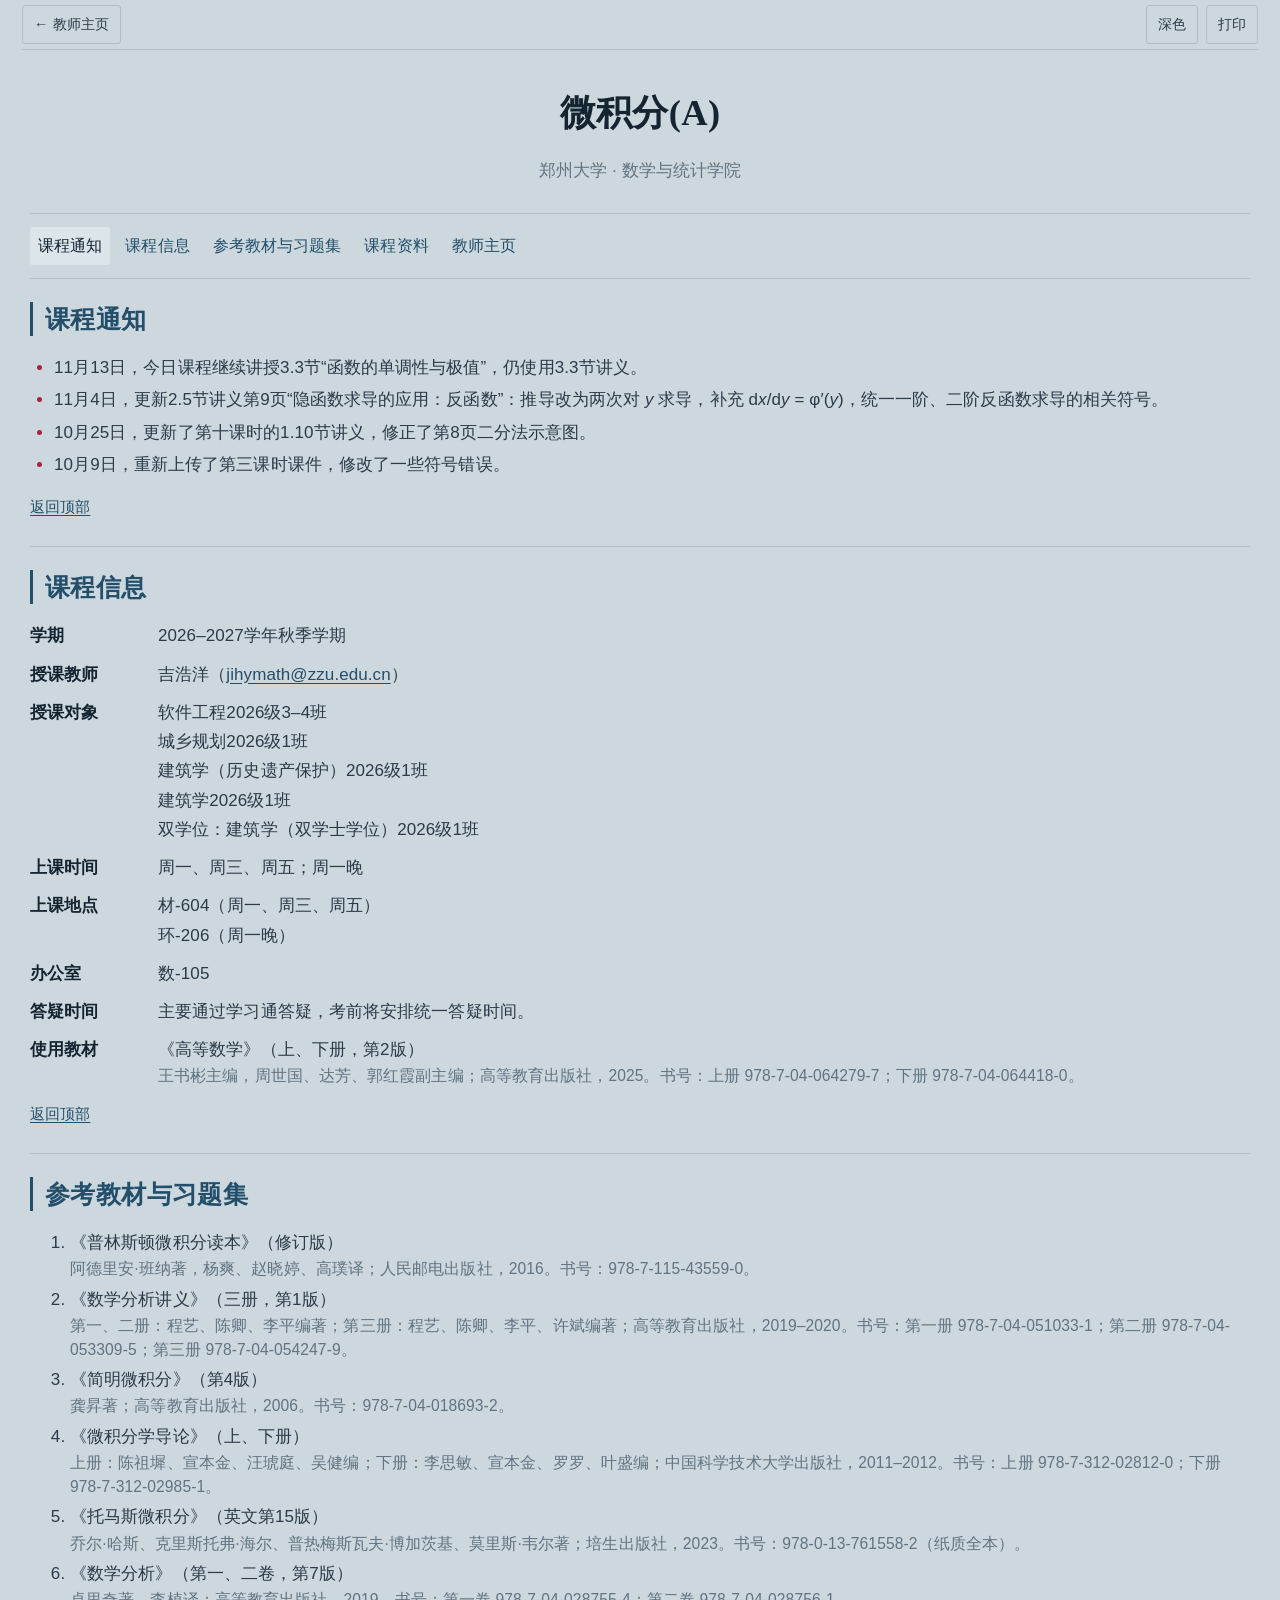
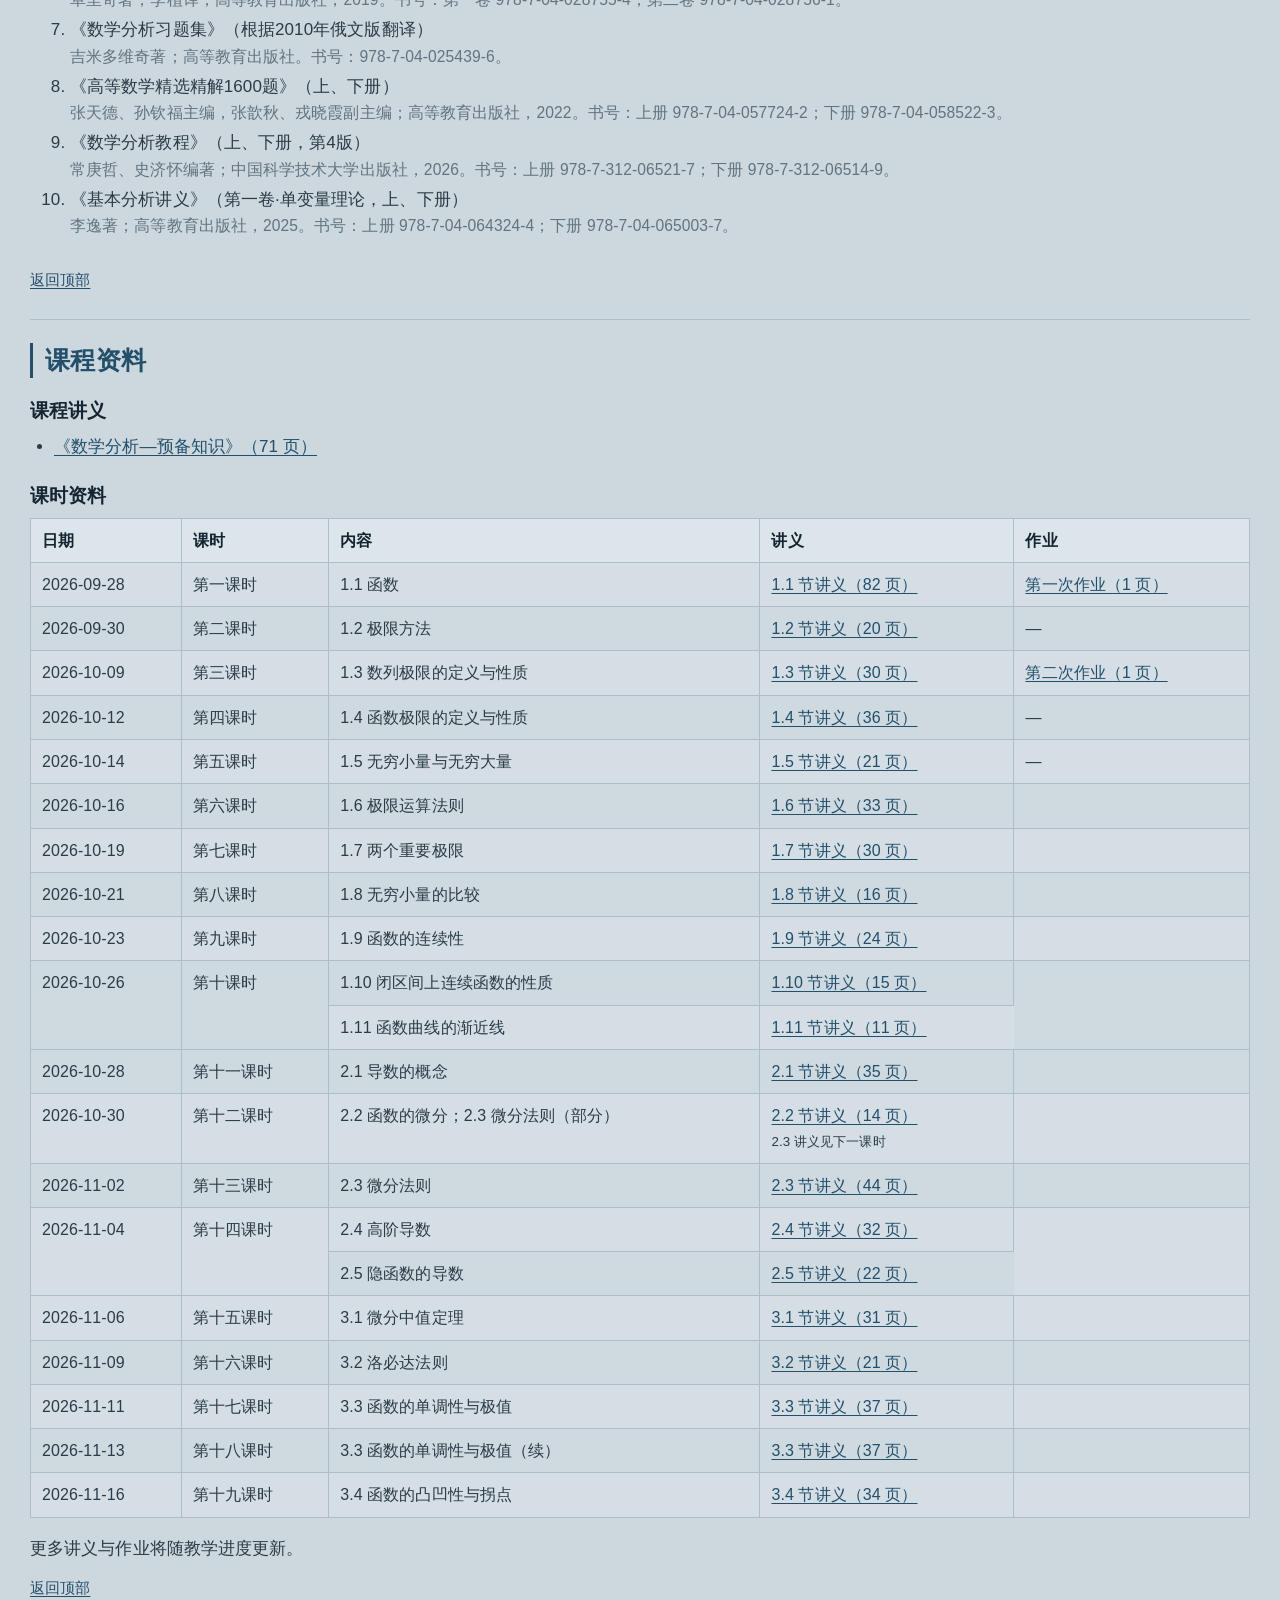
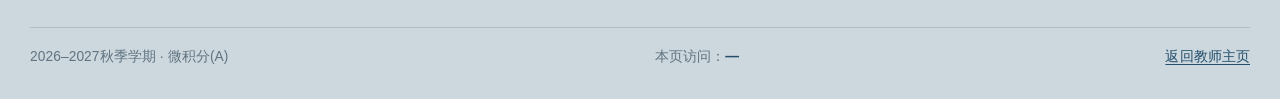
==== course-01.html @ 577fbce9 "添加11月16日第十九课时3.4节讲义" ====
<!doctype html>
<html lang="zh-CN" data-language="zh">
<head>
  <meta charset="utf-8">
  <meta name="viewport" content="width=device-width, initial-scale=1">
  <meta name="description" content="2026–2027学年秋季学期微积分(A)：课程信息与教学资料。">
  <title>微积分(A)｜2026–2027秋季学期</title>
  <link rel="stylesheet" href="style.css?v=20261030-cn-spacing">
  <link rel="icon" type="image/svg+xml" href="data:image/svg+xml,%3Csvg xmlns='http://www.w3.org/2000/svg' viewBox='0 0 32 32'%3E%3Crect width='32' height='32' rx='4' fill='%23365f7a'/%3E%3Ctext x='16' y='23' text-anchor='middle' font-size='23' fill='white'%3E课%3C/text%3E%3C/svg%3E">
  <script src="https://cdn.busuanzi.cc/busuanzi/3.6.9/busuanzi.min.js" defer></script>
  <script src="site.js?v=20261030-course-cn" defer></script>
</head>
<body>
  <a class="skip" href="#main">跳转至正文</a>
  <main class="site course-site" id="main">
    <div class="utility-bar" aria-label="页面工具">
      <a class="utility-home" href="index.html#teaching">← <span>教师主页</span></a>
      <span class="utility-spacer"></span>
      <button type="button" data-action="theme" aria-label="切换深浅主题">深色</button>
      <button type="button" data-action="print">打印</button>
    </div>
    <header class="course-header" id="top">
      <h1>微积分(A)</h1>
      <h2>郑州大学 · 数学与统计学院</h2>
    </header>

    <nav class="course-nav" aria-label="课程导航" data-section-nav>
      <a href="#announcements">课程通知</a>
      <a href="#information">课程信息</a>
      <a href="#references">参考教材与习题集</a>
      <a href="#materials">课程资料</a>
      <a href="index.html#teaching">教师主页</a>
    </nav>

    <section class="course-section" id="announcements">
      <h2>课程通知</h2>
      <ul class="notice-list">
        <li>11月13日，今日课程继续讲授3.3节“函数的单调性与极值”，仍使用3.3节讲义。</li>
        <li>11月4日，更新2.5节讲义第9页“隐函数求导的应用：反函数”：推导改为两次对 <i>y</i> 求导，补充 d<i>x</i>/d<i>y</i> = φ′(<i>y</i>)，统一一阶、二阶反函数求导的相关符号。</li>
        <li>10月25日，更新了第十课时的1.10节讲义，修正了第8页二分法示意图。</li>
        <li>10月9日，重新上传了第三课时课件，修改了一些符号错误。</li>
      </ul>
      <a class="top-link" href="#top">返回顶部</a>
    </section>

    <section class="course-section" id="information">
      <h2>课程信息</h2>
      <dl class="course-info">
        <div><dt>学期</dt><dd>2026–2027学年秋季学期</dd></div>
        <div><dt>授课教师</dt><dd>吉浩洋（<a href="mailto:jihymath@zzu.edu.cn">jihymath@zzu.edu.cn</a>）</dd></div>
        <div><dt>授课对象</dt><dd>软件工程2026级3–4班<br>城乡规划2026级1班<br>建筑学（历史遗产保护）2026级1班<br>建筑学2026级1班<br>双学位：建筑学（双学士学位）2026级1班</dd></div>
        <div><dt>上课时间</dt><dd>周一、周三、周五；周一晚</dd></div>
        <div><dt>上课地点</dt><dd>材-604（周一、周三、周五）<br>环-206（周一晚）</dd></div>
        <div><dt>办公室</dt><dd>数-105</dd></div>
        <div><dt>答疑时间</dt><dd>主要通过学习通答疑，考前将安排统一答疑时间。</dd></div>
        <div><dt>使用教材</dt><dd>《高等数学》（上、下册，第2版）<span class="book-meta">王书彬主编，周世国、达芳、郭红霞副主编；高等教育出版社，2025。书号：上册 978-7-04-064279-7；下册 978-7-04-064418-0。</span></dd></div>
      </dl>
      <a class="top-link" href="#top">返回顶部</a>
    </section>

    <section class="course-section" id="references">
      <h2>参考教材与习题集</h2>
      <ol>
        <li>《普林斯顿微积分读本》（修订版）<span class="book-meta">阿德里安·班纳著，杨爽、赵晓婷、高璞译；人民邮电出版社，2016。书号：978-7-115-43559-0。</span></li>
        <li>《数学分析讲义》（三册，第1版）<span class="book-meta">第一、二册：程艺、陈卿、李平编著；第三册：程艺、陈卿、李平、许斌编著；高等教育出版社，2019–2020。书号：第一册 978-7-04-051033-1；第二册 978-7-04-053309-5；第三册 978-7-04-054247-9。</span></li>
        <li>《简明微积分》（第4版）<span class="book-meta">龚昇著；高等教育出版社，2006。书号：978-7-04-018693-2。</span></li>
        <li>《微积分学导论》（上、下册）<span class="book-meta">上册：陈祖墀、宣本金、汪琥庭、吴健编；下册：李思敏、宣本金、罗罗、叶盛编；中国科学技术大学出版社，2011–2012。书号：上册 978-7-312-02812-0；下册 978-7-312-02985-1。</span></li>
        <li>《托马斯微积分》（英文第15版）<span class="book-meta">乔尔·哈斯、克里斯托弗·海尔、普热梅斯瓦夫·博加茨基、莫里斯·韦尔著；培生出版社，2023。书号：978-0-13-761558-2（纸质全本）。</span></li>
        <li>《数学分析》（第一、二卷，第7版）<span class="book-meta">卓里奇著，李植译；高等教育出版社，2019。书号：第一卷 978-7-04-028755-4；第二卷 978-7-04-028756-1。</span></li>
        <li>《数学分析习题集》（根据2010年俄文版翻译）<span class="book-meta">吉米多维奇著；高等教育出版社。书号：978-7-04-025439-6。</span></li>
        <li>《高等数学精选精解1600题》（上、下册）<span class="book-meta">张天德、孙钦福主编，张歆秋、戎晓霞副主编；高等教育出版社，2022。书号：上册 978-7-04-057724-2；下册 978-7-04-058522-3。</span></li>
        <li>《数学分析教程》（上、下册，第4版）<span class="book-meta">常庚哲、史济怀编著；中国科学技术大学出版社，2026。书号：上册 978-7-312-06521-7；下册 978-7-312-06514-9。</span></li>
        <li>《基本分析讲义》（第一卷·单变量理论，上、下册）<span class="book-meta">李逸著；高等教育出版社，2025。书号：上册 978-7-04-064324-4；下册 978-7-04-065003-7。</span></li>
      </ol>
      <a class="top-link" href="#top">返回顶部</a>
    </section>

    <section class="course-section" id="materials">
      <h2>课程资料</h2>
      <div class="group">
        <h3>课程讲义</h3>
        <ul class="course-notes">
          <li><a href="files/calculus-a/calculus-a-preliminaries.pdf" target="_blank" rel="noopener noreferrer">《数学分析—预备知识》（71 页）</a></li>
        </ul>
      </div>
      <div class="group">
        <h3>课时资料</h3>
        <div class="table-wrap">
          <table>
            <thead>
              <tr><th scope="col">日期</th><th scope="col">课时</th><th scope="col">内容</th><th scope="col">讲义</th><th scope="col">作业</th></tr>
            </thead>
            <tbody>
              <tr><td>2026-09-28</td><td>第一课时</td><td>1.1 函数</td><td><a href="files/calculus-a/calculus-a-2026-09-28-lesson-01.pdf?v=20260928-82" target="_blank" rel="noopener noreferrer">1.1 节讲义（82 页）</a></td><td><a href="files/calculus-a/calculus-a-2026-09-28-homework-01.pdf" target="_blank" rel="noopener noreferrer">第一次作业（1 页）</a></td></tr>
              <tr><td>2026-09-30</td><td>第二课时</td><td>1.2 极限方法</td><td><a href="files/calculus-a/calculus-a-2026-09-30-lesson-02.pdf?v=20260930-20" target="_blank" rel="noopener noreferrer">1.2 节讲义（20 页）</a></td><td>—</td></tr>
              <tr><td>2026-10-09</td><td>第三课时</td><td>1.3 数列极限的定义与性质</td><td><a href="files/calculus-a/calculus-a-2026-10-09-lesson-03.pdf?v=20261011-revised" target="_blank" rel="noopener noreferrer">1.3 节讲义（30 页）</a></td><td><a href="files/calculus-a/calculus-a-2026-10-09-homework-02.pdf" target="_blank" rel="noopener noreferrer">第二次作业（1 页）</a></td></tr>
              <tr><td>2026-10-12</td><td>第四课时</td><td>1.4 函数极限的定义与性质</td><td><a href="files/calculus-a/calculus-a-2026-10-12-lesson-04.pdf?v=20261012-revised" target="_blank" rel="noopener noreferrer">1.4 节讲义（36 页）</a></td><td>—</td></tr>
              <tr><td>2026-10-14</td><td>第五课时</td><td>1.5 无穷小量与无穷大量</td><td><a href="files/calculus-a/calculus-a-2026-10-14-lesson-05.pdf?v=5016530" target="_blank" rel="noopener noreferrer">1.5 节讲义（21 页）</a></td><td>—</td></tr>
              <tr><td>2026-10-16</td><td>第六课时</td><td>1.6 极限运算法则</td><td><a href="files/calculus-a/calculus-a-2026-10-16-lesson-06.pdf?v=20261016-33" target="_blank" rel="noopener noreferrer" title="1.6 极限运算法则讲义">1.6 节讲义（33 页）</a></td><td></td></tr>
              <tr><td>2026-10-19</td><td>第七课时</td><td>1.7 两个重要极限</td><td><a href="files/calculus-a/calculus-a-2026-10-19-lesson-07.pdf?v=20261021-revised" target="_blank" rel="noopener noreferrer" title="1.7 两个重要极限讲义">1.7 节讲义（30 页）</a></td><td></td></tr>
              <tr><td>2026-10-21</td><td>第八课时</td><td>1.8 无穷小量的比较</td><td><a href="files/calculus-a/calculus-a-2026-10-21-lesson-08.pdf?v=20261021-16" target="_blank" rel="noopener noreferrer" title="1.8 无穷小量的比较讲义">1.8 节讲义（16 页）</a></td><td></td></tr>
              <tr><td>2026-10-23</td><td>第九课时</td><td>1.9 函数的连续性</td><td><a href="files/calculus-a/calculus-a-2026-10-23-lesson-09.pdf?v=20261023-24" target="_blank" rel="noopener noreferrer" title="1.9 函数的连续性讲义">1.9 节讲义（24 页）</a></td><td></td></tr>
              <tr><td rowspan="2">2026-10-26</td><td rowspan="2">第十课时</td><td>1.10 闭区间上连续函数的性质</td><td><a href="files/calculus-a/calculus-a-2026-10-26-lesson-10.pdf?v=20261025-page8-fixed" target="_blank" rel="noopener noreferrer" title="1.10 闭区间上连续函数的性质讲义">1.10 节讲义（15 页）</a></td><td rowspan="2"></td></tr>
              <tr><td>1.11 函数曲线的渐近线</td><td><a href="files/calculus-a/calculus-a-2026-10-26-lesson-11.pdf?v=20261025-revised" target="_blank" rel="noopener noreferrer" title="1.11 函数曲线的渐近线讲义">1.11 节讲义（11 页）</a></td></tr>
              <tr><td>2026-10-28</td><td>第十一课时</td><td>2.1 导数的概念</td><td><a href="files/calculus-a/calculus-a-2026-10-28-lesson-12.pdf?v=20261023-24" target="_blank" rel="noopener noreferrer" title="2.1 导数的概念讲义">2.1 节讲义（35 页）</a></td><td></td></tr>
              <tr><td>2026-10-30</td><td>第十二课时</td><td>2.2 函数的微分；2.3 微分法则（部分）</td><td><a href="files/calculus-a/calculus-a-2026-10-30-lesson-13.pdf?v=20261030-14" target="_blank" rel="noopener noreferrer" title="2.2 函数的微分讲义">2.2 节讲义（14 页）</a><br><small>2.3 讲义见下一课时</small></td><td></td></tr>
              <tr><td>2026-11-02</td><td>第十三课时</td><td>2.3 微分法则</td><td><a href="files/calculus-a/calculus-a-2026-11-02-lesson-14.pdf?v=20261030-44" target="_blank" rel="noopener noreferrer" title="2.3 微分法则讲义">2.3 节讲义（44 页）</a></td><td></td></tr>
              <tr><td rowspan="2">2026-11-04</td><td rowspan="2">第十四课时</td><td>2.4 高阶导数</td><td><a href="files/calculus-a/calculus-a-2026-11-04-lesson-15.pdf?v=20261103-32" target="_blank" rel="noopener noreferrer" title="2.4 高阶导数讲义">2.4 节讲义（32 页）</a></td><td rowspan="2"></td></tr>
              <tr><td>2.5 隐函数的导数</td><td><a href="files/calculus-a/calculus-a-2026-11-04-lesson-16.pdf?v=20261104-inverse-y-22" target="_blank" rel="noopener noreferrer" title="2.5 隐函数的导数讲义">2.5 节讲义（22 页）</a></td></tr>
              <tr><td>2026-11-06</td><td>第十五课时</td><td>3.1 微分中值定理</td><td><a href="files/calculus-a/calculus-a-2026-11-06-lesson-17.pdf?v=20261106-31" target="_blank" rel="noopener noreferrer" title="3.1 微分中值定理讲义">3.1 节讲义（31 页）</a></td><td></td></tr>
              <tr><td>2026-11-09</td><td>第十六课时</td><td>3.2 洛必达法则</td><td><a href="files/calculus-a/calculus-a-2026-11-09-lesson-18.pdf?v=20261109-21" target="_blank" rel="noopener noreferrer" title="3.2 洛必达法则讲义">3.2 节讲义（21 页）</a></td><td></td></tr>
              <tr><td>2026-11-11</td><td>第十七课时</td><td>3.3 函数的单调性与极值</td><td><a href="files/calculus-a/calculus-a-2026-11-11-lesson-19.pdf?v=20261111-37" target="_blank" rel="noopener noreferrer" title="3.3 函数的单调性与极值讲义">3.3 节讲义（37 页）</a></td><td></td></tr>
              <tr><td>2026-11-13</td><td>第十八课时</td><td>3.3 函数的单调性与极值（续）</td><td><a href="files/calculus-a/calculus-a-2026-11-11-lesson-19.pdf?v=20261111-37" target="_blank" rel="noopener noreferrer" title="3.3 函数的单调性与极值讲义">3.3 节讲义（37 页）</a></td><td></td></tr>
              <tr><td>2026-11-16</td><td>第十九课时</td><td>3.4 函数的凸凹性与拐点</td><td><a href="files/calculus-a/calculus-a-2026-11-16-lesson-20.pdf?v=20261116-34" target="_blank" rel="noopener noreferrer" title="3.4 函数的凸凹性与拐点讲义">3.4 节讲义（34 页）</a></td><td></td></tr>
            </tbody>
          </table>
        </div>
      </div>
      <p>更多讲义与作业将随教学进度更新。</p>
      <a class="top-link" href="#top">返回顶部</a>
    </section>

    <footer>
      <span>2026–2027秋季学期 · 微积分(A)</span>
      <span class="visitor-count" id="busuanzi_container_page_pv">本页访问：<strong id="busuanzi_page_pv">—</strong></span>
      <a href="index.html#teaching">返回教师主页</a>
    </footer>
  </main>
  <button class="back-to-top" type="button" data-action="top" aria-label="回到顶部">↑</button>
</body>
</html>
---- style.css ----
:root {
  --paper: #ccd7de;
  --surface: #eaf0f3;
  --ink: #142431;
  --text: #2b3b47;
  --muted: #617480;
  --line: #aebdc6;
  --accent: #234f6b;
  --soft: #dbe5ea;
  --white: #f4f7f8;
  --shadow: 0 18px 48px rgba(24, 47, 63, .18);
  --sans: -apple-system, BlinkMacSystemFont, "Segoe UI", "Helvetica Neue", "PingFang SC", "Hiragino Sans GB", "Microsoft YaHei", Arial, sans-serif;
  --display: "Iowan Old Style", Charter, Georgia, "Times New Roman", "Songti SC", STSong, SimSun, serif;
}

html[data-theme="dark"] {
  --paper: #101a22;
  --surface: rgba(25, 39, 49, .92);
  --ink: #edf5f8;
  --text: #d4e0e6;
  --muted: #9eb1bd;
  --line: #405663;
  --accent: #8ac0dc;
  --soft: #253945;
  --white: #1e303b;
  --shadow: 0 18px 50px rgba(0, 0, 0, .28);
  color-scheme: dark;
}

* { box-sizing: border-box; }
html { scroll-behavior: smooth; scroll-padding-top: 22px; }
body {
  margin: 0;
  background: var(--paper);
  color: var(--text);
  font-family: var(--sans);
  font-size: 1.0625rem;
  line-height: 1.72;
  letter-spacing: .005em;
  -webkit-font-smoothing: antialiased;
  text-rendering: optimizeLegibility;
}
html[data-theme="dark"] body { background: var(--paper); }
a { color: var(--accent); text-decoration: underline; text-underline-offset: 3px; }
a:hover { color: #9d3b50; }
a:focus-visible { outline: 2px solid #8a2f3e; outline-offset: 4px; }
h1, h2, h3, p, dl, dd { margin: 0; }
.skip { position: fixed; top: -60px; left: 18px; background: white; padding: 8px; z-index: 20; }
.skip:focus { top: 10px; }
.site {
  width: min(1160px, calc(100% - 64px));
  margin: 0 auto;
  padding: 0 0 30px;
  background: transparent;
}

.utility-bar {
  min-height: 50px;
  display: flex;
  align-items: center;
  gap: 8px;
  margin: 0 -8px;
  border-bottom: 1px solid var(--line);
  color: var(--muted);
  font-size: .9rem;
}
.utility-label { margin-right: auto; padding-left: 8px; letter-spacing: .05em; }
.utility-spacer { flex: 1; }
.utility-bar button,
.utility-home {
  min-height: 34px;
  padding: 6px 11px;
  border: 1px solid var(--line);
  border-radius: 3px;
  background: transparent;
  color: var(--text);
  font: inherit;
  text-decoration: none;
  cursor: pointer;
}
.utility-bar button:hover,
.utility-home:hover { background: var(--soft); color: var(--accent); }

.profile-header {
  min-height: 320px;
  display: grid;
  grid-template-columns: 220px minmax(0, 1fr);
  gap: 34px;
  align-items: center;
  padding: 34px 0 38px;
  border-bottom: 1px solid var(--line);
}
.profile-photo {
  width: 220px;
  height: 285px;
  overflow: hidden;
  border: 1px solid var(--line);
}
.profile-photo img { display: block; width: 100%; height: 100%; object-fit: cover; transform: scale(1.8); transform-origin: 50% 70%; }
.profile-copy h1 { color: var(--accent); font-family: var(--display); font-size: 2.35rem; font-weight: 700; line-height: 1.35; letter-spacing: .02em; }
.profile-copy h1 span { margin-left: 15px; padding: 4px 10px; background: var(--soft); color: var(--ink); font-family: var(--display); font-size: 1.45rem; font-weight: 500; line-height: 1.5; letter-spacing: .01em; }
.position { margin: 14px 0 12px; color: var(--ink); font-size: 1.2rem; font-weight: 700; }
address { font-style: normal; line-height: 1.5; }

.page-nav {
  display: flex;
  flex-wrap: wrap;
  gap: 8px 25px;
  padding: 13px 0;
  border-bottom: 1px solid var(--line);
  font-size: 1rem;
}
.page-nav a, .course-nav a {
  padding: 5px 8px;
  border-radius: 2px;
  text-decoration: none;
}
.page-nav a:hover, .course-nav a:hover,
.page-nav a.active, .course-nav a.active { background: var(--soft); color: var(--ink); }
.home-section, .course-section { padding: 23px 0 25px; border-bottom: 1px solid var(--line); }
.home-section h2, .course-section h2 {
  margin-bottom: 17px;
  color: var(--accent);
  font-family: var(--display);
  font-size: 1.58rem;
  letter-spacing: .015em;
  line-height: 1.35;
  padding-left: 12px;
  border-left: 3px solid var(--accent);
}
.home-section h2 span, .course-section h2 span { color: var(--muted); font-size: 1.02rem; font-weight: 500; }
.group { margin-bottom: 16px; }
.group:last-child { margin-bottom: 0; }
.group h3 { margin-bottom: 6px; color: var(--ink); font-family: var(--display); font-size: 1.16rem; font-weight: 650; letter-spacing: .005em; }
.group h3 span { color: var(--muted); font-weight: 400; }
.publication-subhead { margin: 10px 0 4px; color: var(--muted); font: 600 .96rem/1.5 var(--sans); }
.publication-row { display: grid; grid-template-columns: 72px minmax(0, 1fr); column-gap: 8px; }
.publication-list .year { min-width: 0; margin-right: 0; }
.employment-row { display: grid; grid-template-columns: 150px minmax(0, 1fr); column-gap: 8px; }
.employment-row .year { min-width: 0; margin-right: 0; }
ul { margin: 0; padding-left: 39px; }
li { margin: 3px 0; }
.year { display: inline-block; min-width: 72px; margin-right: 8px; color: var(--muted); font-variant-numeric: tabular-nums; white-space: nowrap; }
.course-list li { display: grid; grid-template-columns: 13ch minmax(0, 1fr); column-gap: 8px; }
.course-list .year { min-width: 0; margin-right: 0; }
.course-list a { font-weight: 600; }
.inline-links { display: flex; flex-wrap: wrap; gap: 6px 26px; padding-left: 20px; }

footer {
  display: flex;
  flex-wrap: wrap;
  justify-content: space-between;
  gap: 8px 20px;
  padding-top: 17px;
  color: var(--muted);
  font-size: .86rem;
}
.visitor-count strong { color: var(--accent); font-weight: 700; font-variant-numeric: tabular-nums; }

.course-site { width: min(1220px, calc(100% - 44px)); }
.course-header { padding: 32px 0 28px; text-align: center; border-bottom: 1px solid var(--line); }
.course-header h1 { color: var(--ink); font-family: var(--display); font-size: 2.28rem; letter-spacing: .01em; }
.course-header h1 span { font-size: 1.3rem; font-weight: 600; }
.course-header h2 { margin-top: 11px; color: var(--muted); font-family: var(--sans); font-size: 1.08rem; font-weight: 500; }
.course-nav { display: flex; flex-wrap: wrap; gap: 7px; padding: 13px 0; border-bottom: 1px solid var(--line); font-size: 1rem; }
.course-section { position: relative; }
.notice-list, .course-notes { padding-left: 24px; }
.notice-list li::marker { color: #a42343; }
.notice-list time { display: inline-block; min-width: 105px; color: var(--muted); }
.course-info { display: grid; gap: 9px; }
.course-info div { display: grid; grid-template-columns: 112px minmax(0, 1fr); gap: 16px; }
.math-analysis-site .course-info div { grid-template-columns: 112px minmax(0, 1fr); gap: 16px; }
.math-analysis-site #books .course-info div { grid-template-columns: 112px minmax(0, 1fr); gap: 16px; }
.course-info dt { color: var(--ink); font-weight: 700; }
.book-list { margin: 0; padding-left: 1.2em; }
.book-list li { margin: 0 0 9px; padding-left: 2px; }
.book-list li:last-child { margin-bottom: 0; }
.book-meta { display: block; color: var(--muted); font-size: .92em; line-height: 1.55; }
.placeholder { color: var(--muted); }
.top-link { display: inline-block; margin-top: 12px; font-size: .95rem; }
.course-notes { margin-bottom: 18px; }
.schedule-tools { display: flex; align-items: center; gap: 10px; margin: 16px 0 12px; }
.schedule-tools label { color: var(--ink); font-weight: 700; font-size: .98rem; }
.schedule-tools input {
  width: min(330px, 100%);
  min-height: 38px;
  padding: 7px 11px;
  border: 1px solid var(--line);
  border-radius: 3px;
  background: var(--white);
  color: var(--text);
  font: inherit;
}
.schedule-tools input:focus { outline: 2px solid var(--accent); outline-offset: 2px; }
.filter-count { color: var(--muted); font-size: .9rem; }
.table-wrap { width: 100%; overflow-x: auto; border: 1px solid var(--line); background: rgba(255,255,255,.18); }
table { width: 100%; min-width: 760px; border-collapse: collapse; font-size: 1rem; line-height: 1.58; }
th, td { padding: 9px 11px; border-right: 1px solid var(--line); border-bottom: 1px solid var(--line); text-align: left; vertical-align: top; }
th:last-child, td:last-child { border-right: 0; }
tbody tr:last-child td { border-bottom: 0; }
th { background: var(--soft); color: var(--ink); }
tbody tr:nth-child(even) { background: rgba(126, 157, 174, .07); }
tbody tr:hover { background: rgba(80, 130, 158, .12); }
td span { color: var(--muted); }
.course-download { margin-top: 13px; }
.course-section > h3 { margin: 19px 0 8px; color: var(--ink); font-family: var(--display); font-size: 1.16rem; }
.academic-year { margin-top: 20px; }
.academic-year h3 { margin-bottom: 8px; color: var(--ink); font-family: var(--display); font-size: 1.16rem; }
.weekly-index { margin-top: 9px; }
.weekly-index summary { width: fit-content; color: var(--accent); font-weight: 650; cursor: pointer; }
.weekly-index h4 { margin: 12px 0 4px; color: var(--ink); font-size: 1rem; }
.weekly-index .book-list { columns: 2; }
.weekly-index .book-list li { break-inside: avoid; margin-bottom: 3px; }
.chapter-list { display: grid; grid-template-columns: repeat(2, minmax(0, 1fr)); gap: 5px 28px; margin: 0; padding-left: 29px; }
.math-analysis-site .chapter-list { max-width: 980px; column-gap: 18px; }
.chapter-list li { padding-left: 2px; }
.chapter-list li::marker { color: var(--muted); font-variant-numeric: tabular-nums; }
.chapter-list span { display: block; color: var(--muted); font-size: .88rem; line-height: 1.45; }

.back-to-top {
  position: fixed;
  right: 22px;
  bottom: 22px;
  width: 42px;
  height: 42px;
  border: 1px solid var(--line);
  border-radius: 50%;
  background: var(--surface);
  color: var(--accent);
  box-shadow: 0 5px 18px rgba(20, 48, 64, .18);
  font-size: 1.2rem;
  cursor: pointer;
  opacity: 0;
  visibility: hidden;
  transform: translateY(6px);
  transition: opacity .18s ease, transform .18s ease, visibility .18s;
}
.back-to-top.visible { opacity: 1; visibility: visible; transform: translateY(0); }

@media (max-width: 700px) {
  .chapter-list { grid-template-columns: 1fr; }
  .site { width: min(100% - 36px, 1120px); margin: 0 auto; padding: 0 0 26px; }
  .profile-header { grid-template-columns: 125px minmax(0, 1fr); gap: 22px; min-height: 0; padding-bottom: 28px; }
  .profile-photo { width: 125px; height: 165px; }
  .profile-copy h1 { font-size: 1.65rem; }
  .profile-copy h1 span { display: block; width: fit-content; margin: 5px 0 0; padding: 2px 6px; font-size: 1.05rem; }
  .position { margin: 9px 0 7px; font-size: 1.08rem; }
  address { font-size: .95rem; }
  .year { min-width: 72px; }
  .course-info div { grid-template-columns: 112px minmax(0, 1fr); }
  .math-analysis-site .course-info div { grid-template-columns: 112px minmax(0, 1fr); gap: 16px; }
  .schedule-tools { align-items: flex-start; flex-wrap: wrap; }
}

@media (max-width: 480px) {
  .site { width: min(100% - 28px, 1120px); margin: 0 auto; padding: 0 0 24px; }
  .profile-header { grid-template-columns: 1fr; }
  .profile-photo { width: 150px; height: 195px; }
  .profile-copy h1 span { display: inline; margin-left: 8px; background: transparent; padding: 0; }
  .page-nav { gap: 6px 16px; }
  .home-section h2, .course-section h2 { font-size: 1.35rem; }
  .year { display: block; min-width: 0; margin-right: 0; font-size: .9rem; }
  .course-list li { grid-template-columns: 1fr; row-gap: 0; }
  .employment-row { grid-template-columns: 1fr; column-gap: 0; }
  ul { padding-left: 23px; }
  .inline-links { display: block; }
  .course-header h1 { font-size: 1.68rem; }
  .course-header h1 span { display: block; margin-top: 4px; font-size: 1.08rem; }
  .course-info div { grid-template-columns: 1fr; gap: 2px; }
  .math-analysis-site .course-info div { grid-template-columns: 1fr; gap: 2px; }
  .math-analysis-site #books .course-info div { grid-template-columns: 1fr; gap: 2px; }
  .weekly-index .book-list { columns: 1; }
  footer .visitor-count { order: 3; width: 100%; }
  .utility-label { display: none; }
  .utility-bar { margin: 0; }
  .utility-bar button, .utility-home { padding-inline: 8px; }
  .back-to-top { right: 14px; bottom: 14px; }
}

@media (prefers-reduced-motion: reduce) { html { scroll-behavior: auto; } }
@media print {
  body { background: white; }
  .site { width: 100%; margin: 0; padding: 0; border: 0; box-shadow: none; background: white; }
  .utility-bar, .page-nav, .course-nav, .top-link, footer a, .back-to-top, .schedule-tools { display: none; }
  .home-section, .course-section, tr { break-inside: avoid; }
}
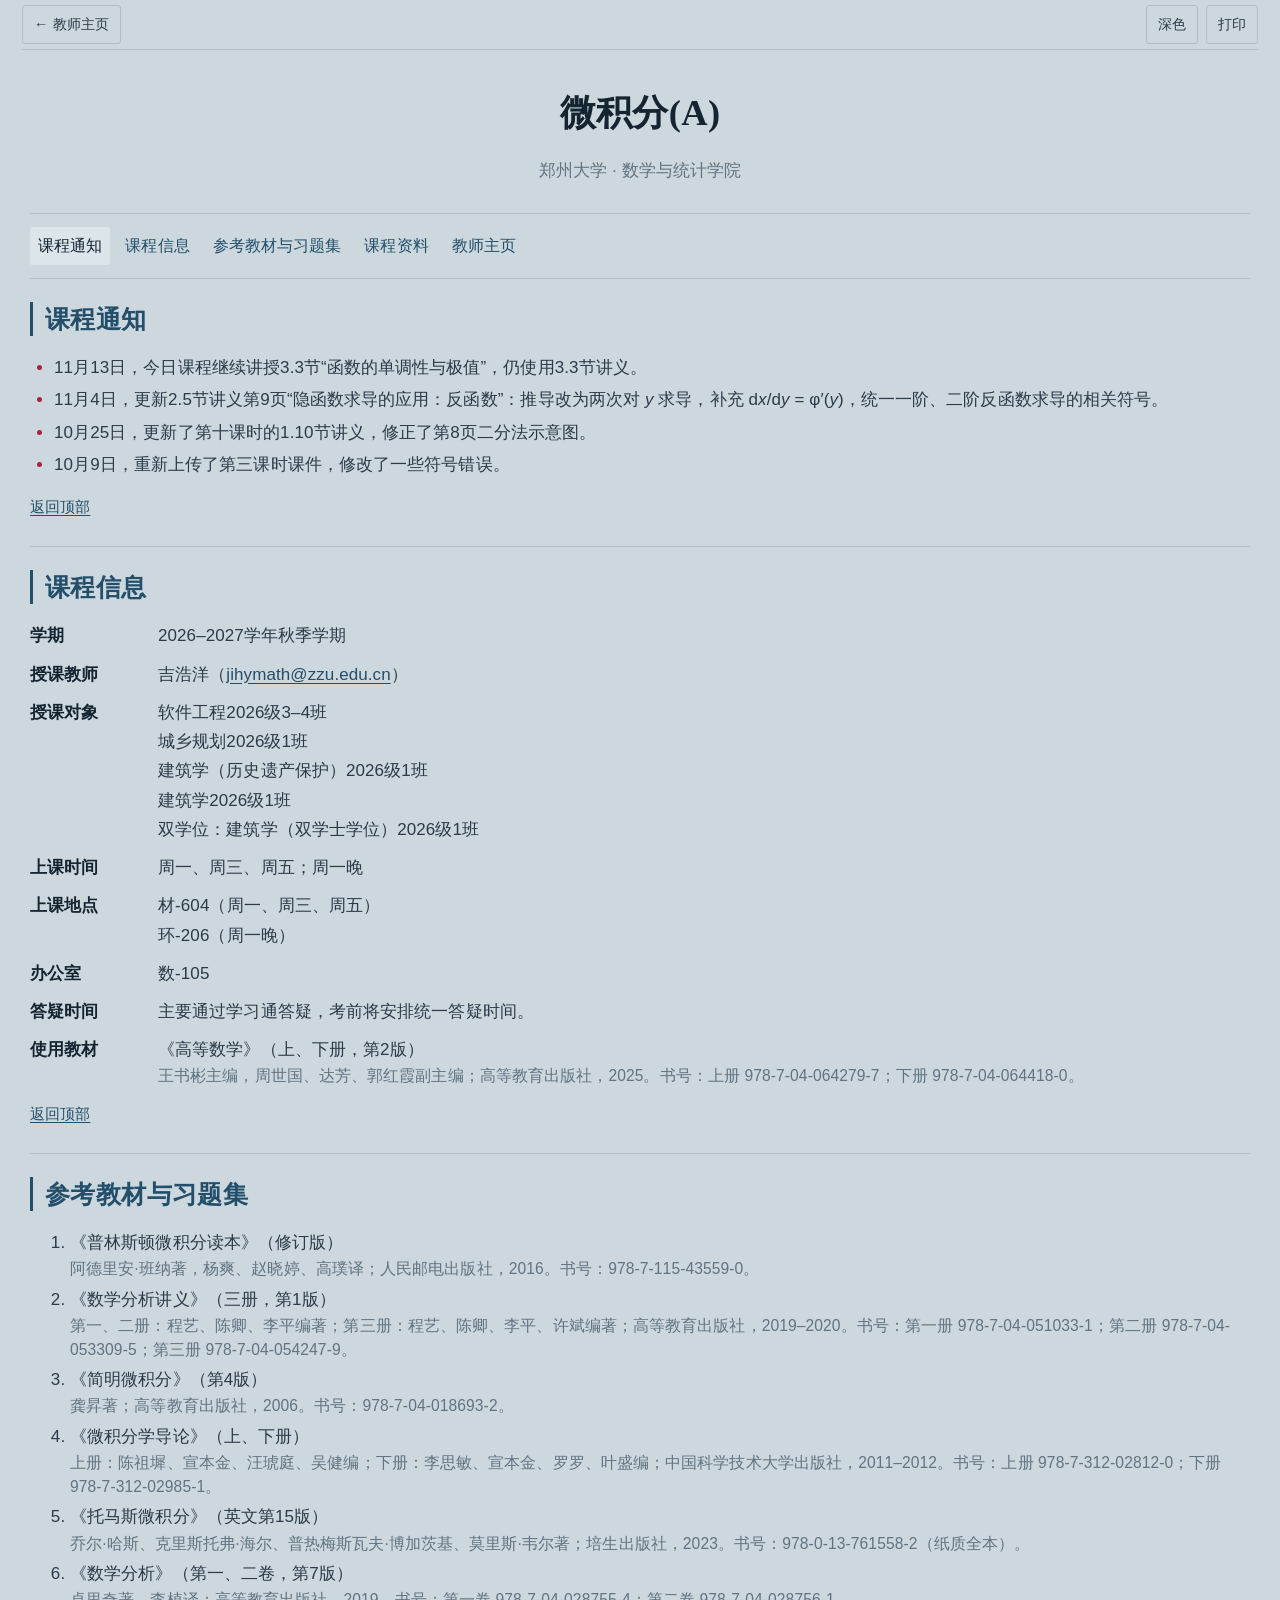
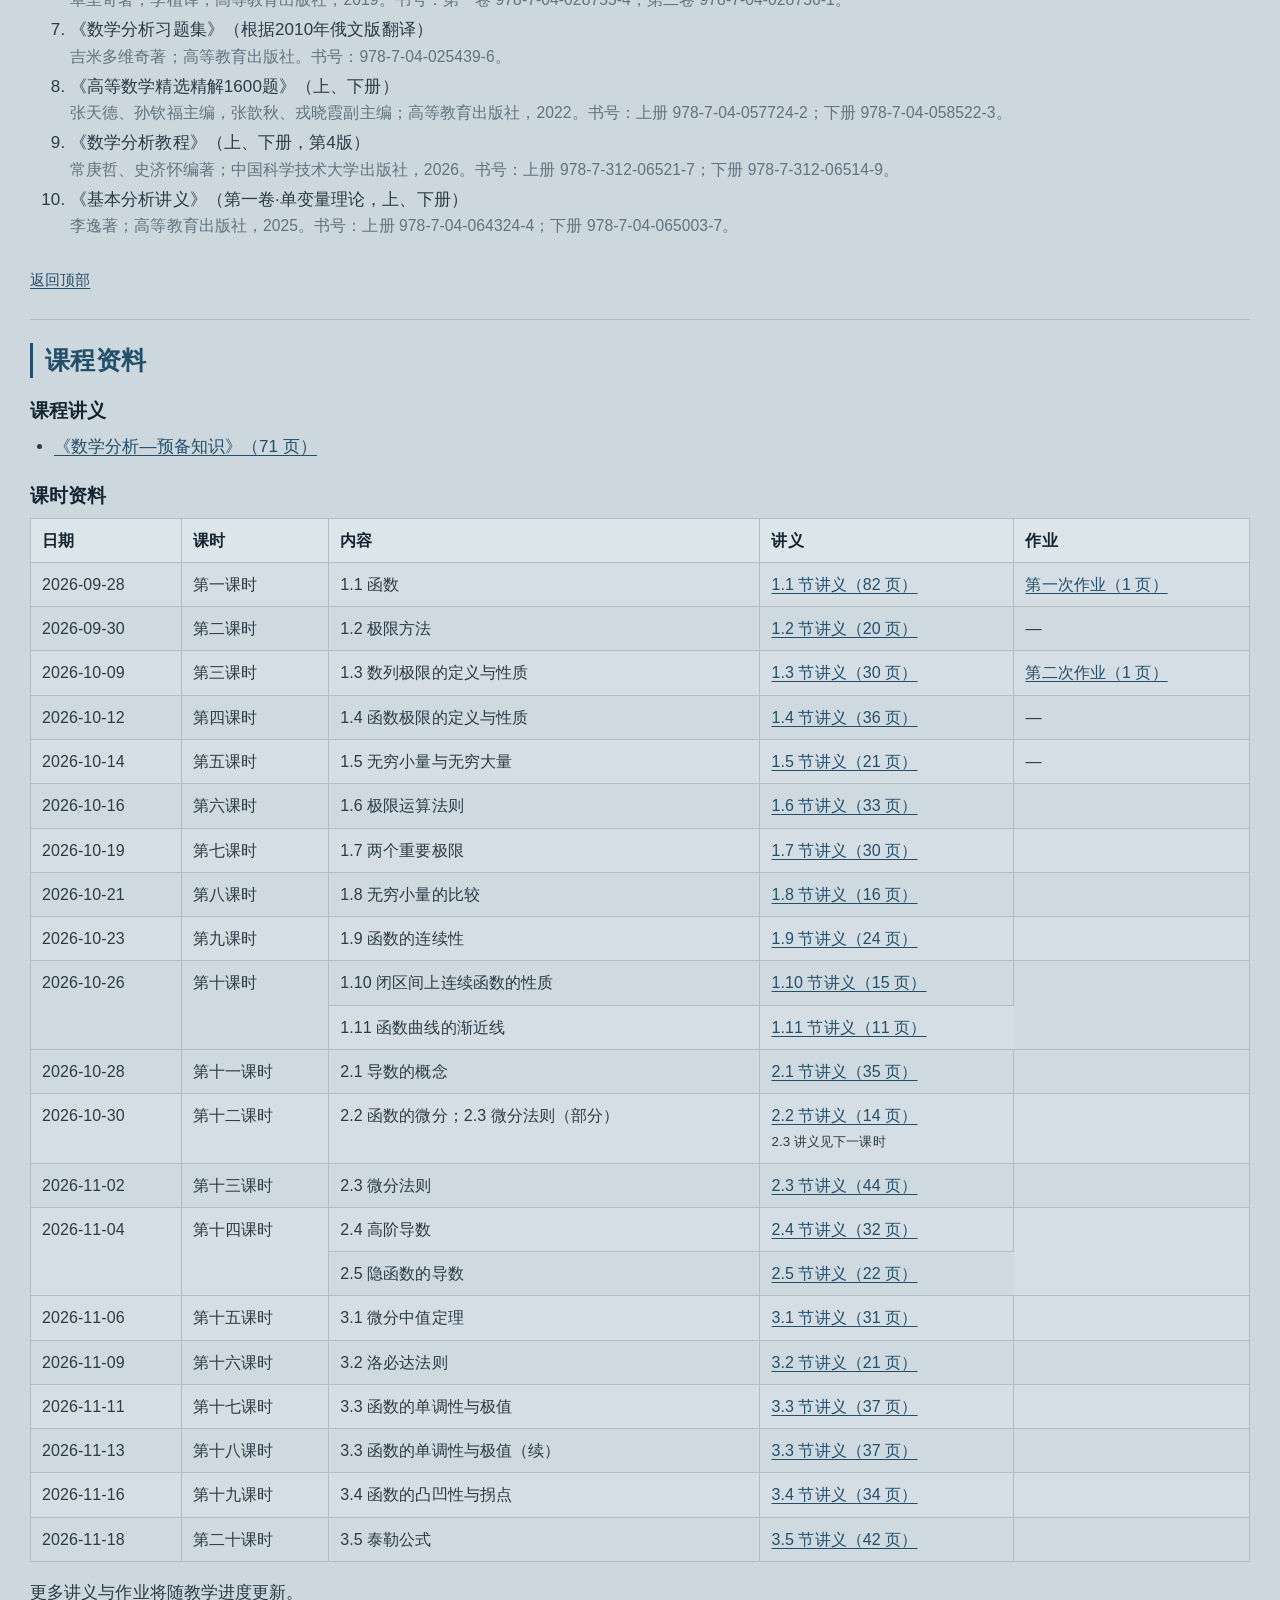
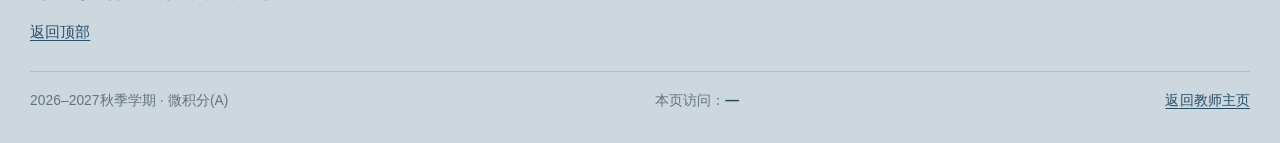
==== commit c5993a6e: "添加11月18日第二十课时3.5节讲义" ====
--- a/course-01.html
+++ b/course-01.html
@@ -112,6 +112,7 @@
               <tr><td>2026-11-11</td><td>第十七课时</td><td>3.3 函数的单调性与极值</td><td><a href="files/calculus-a/calculus-a-2026-11-11-lesson-19.pdf?v=20261111-37" target="_blank" rel="noopener noreferrer" title="3.3 函数的单调性与极值讲义">3.3 节讲义（37 页）</a></td><td></td></tr>
               <tr><td>2026-11-13</td><td>第十八课时</td><td>3.3 函数的单调性与极值（续）</td><td><a href="files/calculus-a/calculus-a-2026-11-11-lesson-19.pdf?v=20261111-37" target="_blank" rel="noopener noreferrer" title="3.3 函数的单调性与极值讲义">3.3 节讲义（37 页）</a></td><td></td></tr>
               <tr><td>2026-11-16</td><td>第十九课时</td><td>3.4 函数的凸凹性与拐点</td><td><a href="files/calculus-a/calculus-a-2026-11-16-lesson-20.pdf?v=20261116-34" target="_blank" rel="noopener noreferrer" title="3.4 函数的凸凹性与拐点讲义">3.4 节讲义（34 页）</a></td><td></td></tr>
+              <tr><td>2026-11-18</td><td>第二十课时</td><td>3.5 泰勒公式</td><td><a href="files/calculus-a/calculus-a-2026-11-18-lesson-21.pdf?v=20261118-42" target="_blank" rel="noopener noreferrer" title="3.5 泰勒公式讲义">3.5 节讲义（42 页）</a></td><td></td></tr>
             </tbody>
           </table>
         </div>
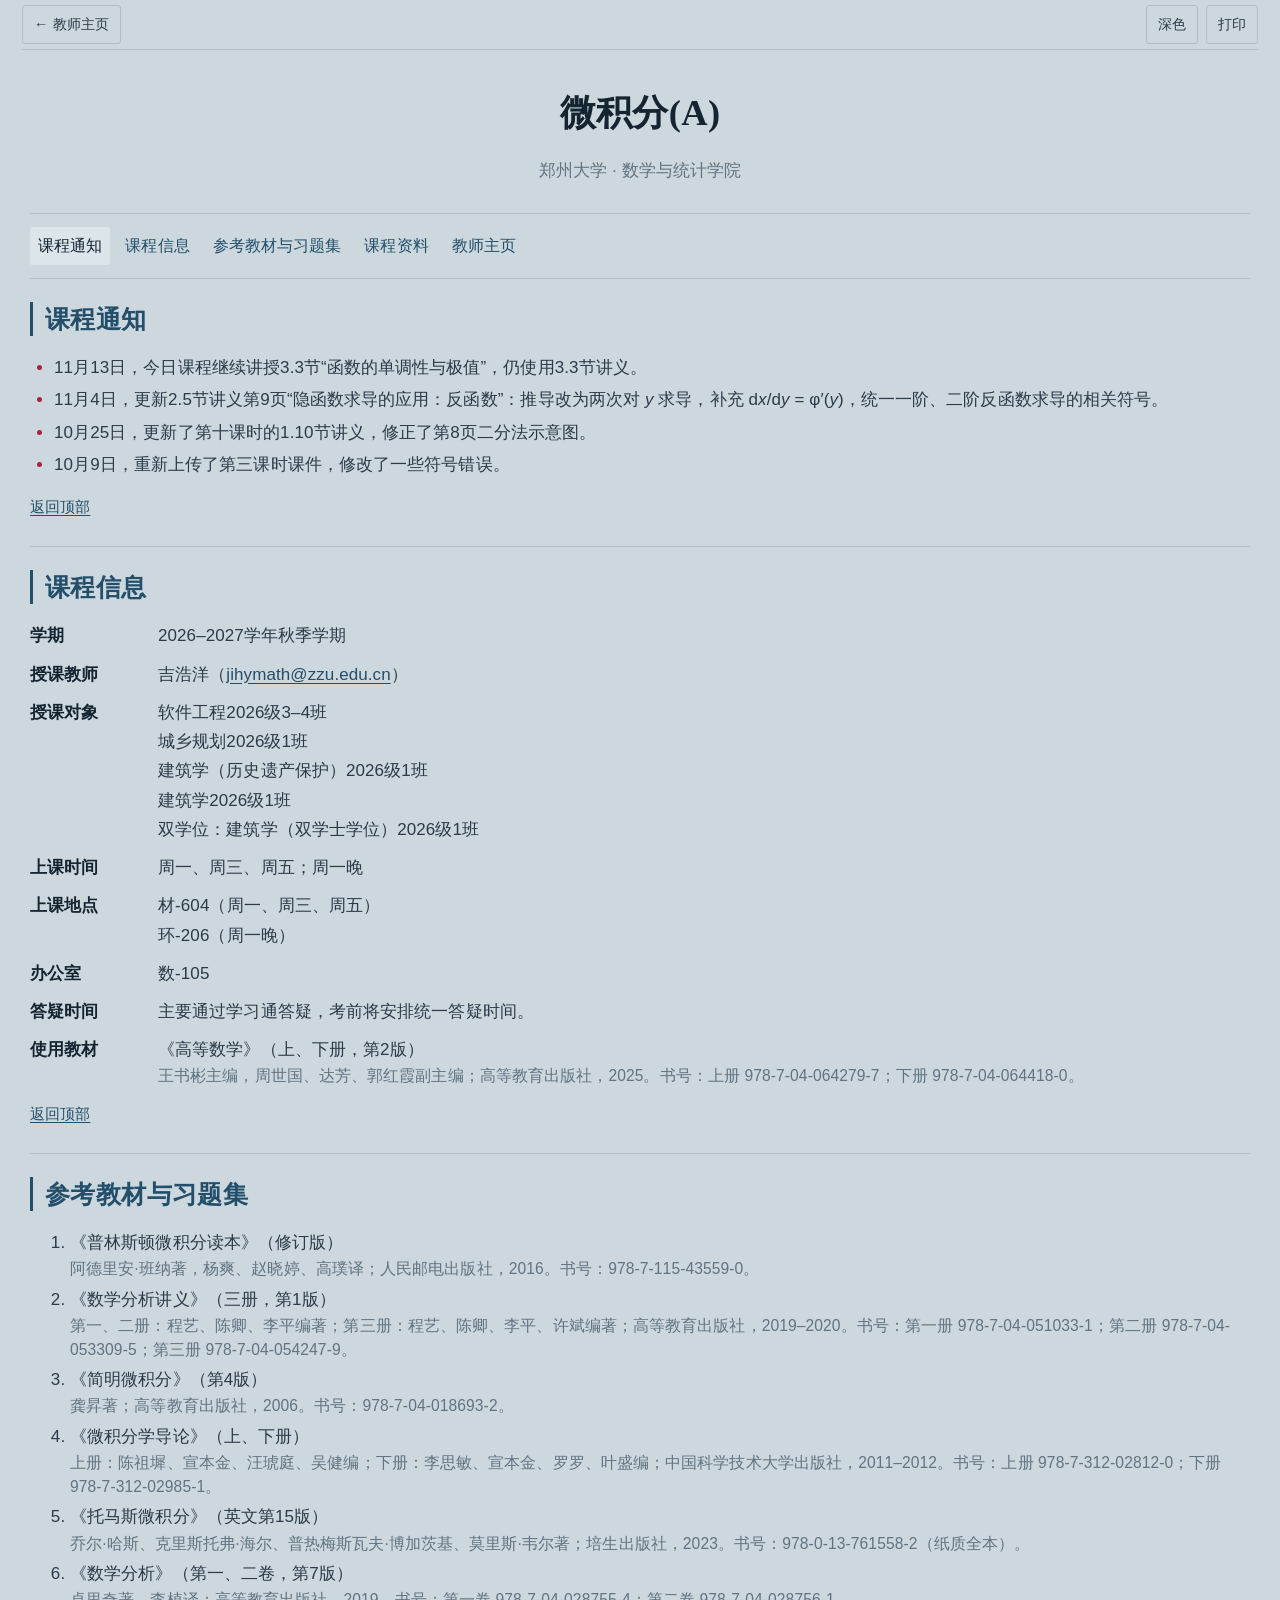
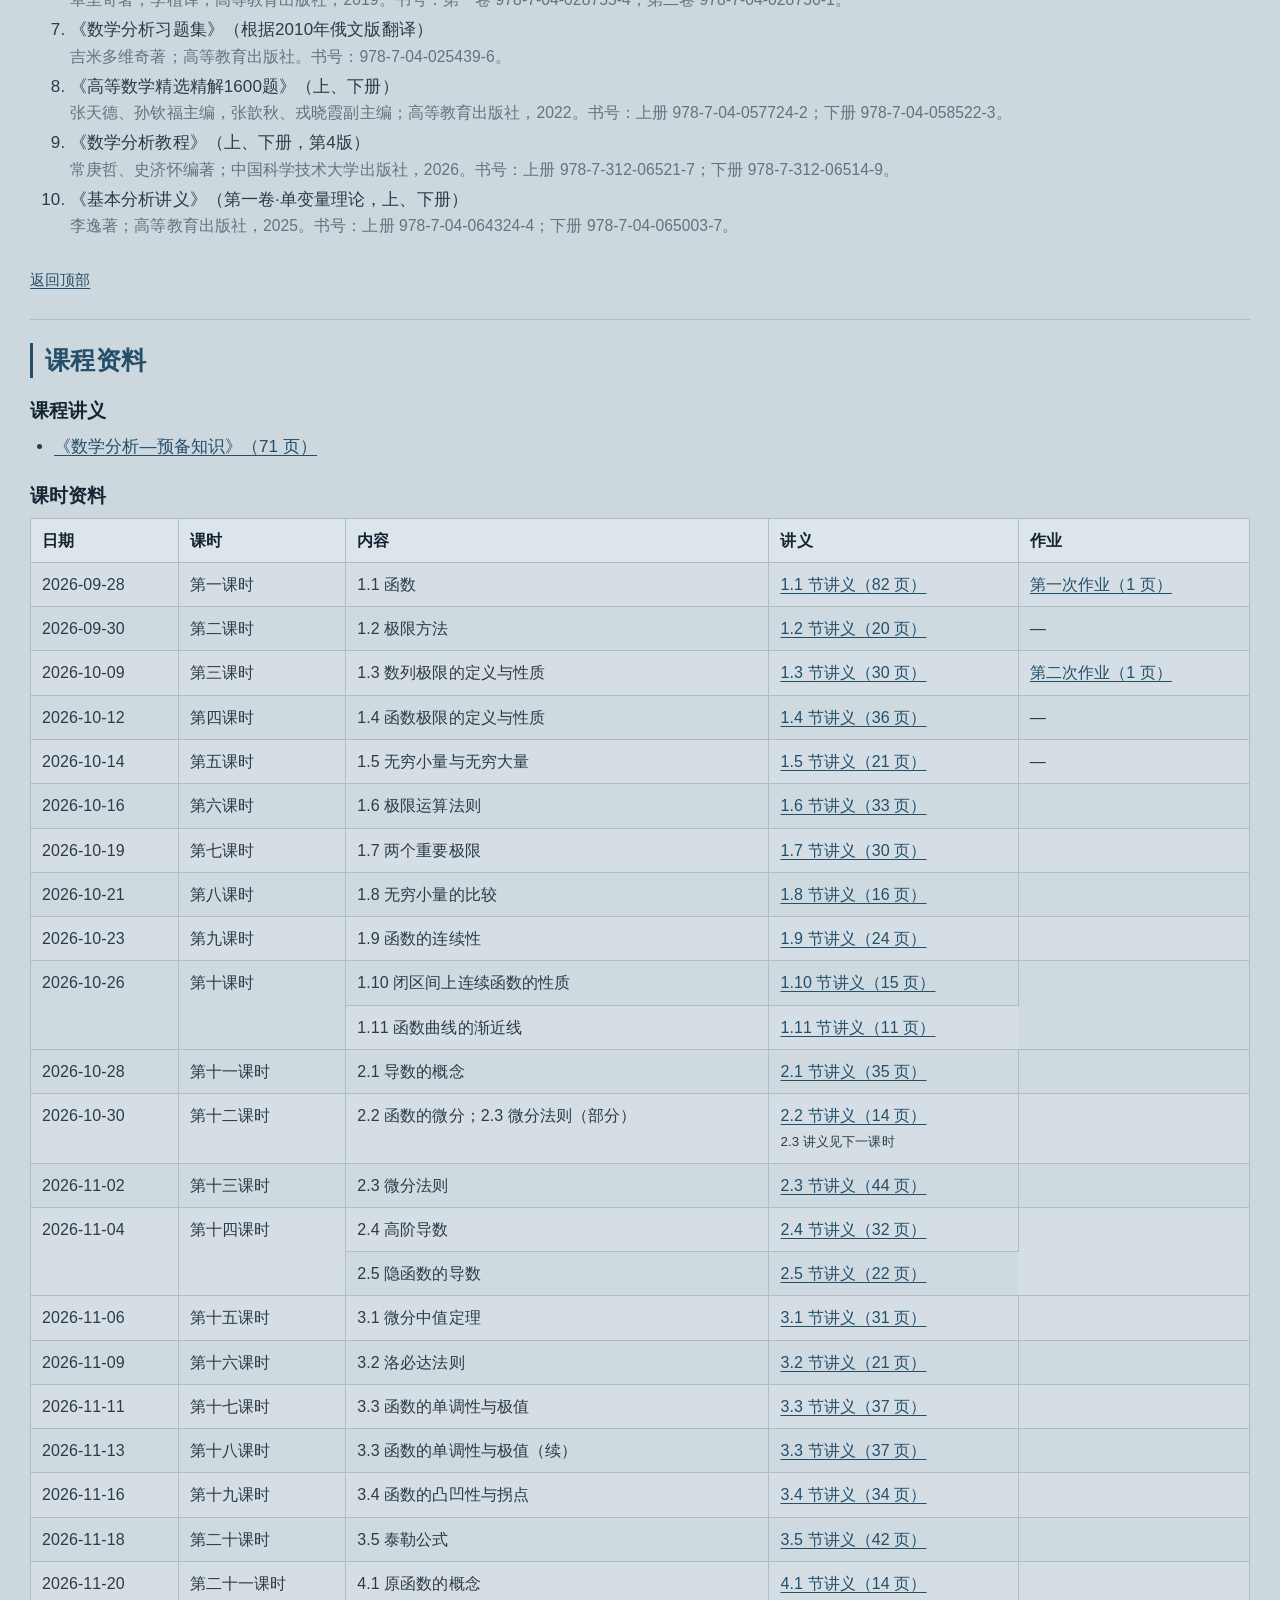
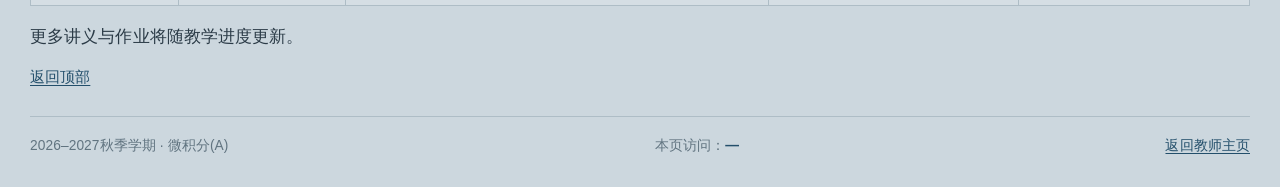
==== commit a7d1119a: "添加11月20日第二十一课时4.1节讲义" ====
--- a/course-01.html
+++ b/course-01.html
@@ -112,7 +112,8 @@
               <tr><td>2026-11-11</td><td>第十七课时</td><td>3.3 函数的单调性与极值</td><td><a href="files/calculus-a/calculus-a-2026-11-11-lesson-19.pdf?v=20261111-37" target="_blank" rel="noopener noreferrer" title="3.3 函数的单调性与极值讲义">3.3 节讲义（37 页）</a></td><td></td></tr>
               <tr><td>2026-11-13</td><td>第十八课时</td><td>3.3 函数的单调性与极值（续）</td><td><a href="files/calculus-a/calculus-a-2026-11-11-lesson-19.pdf?v=20261111-37" target="_blank" rel="noopener noreferrer" title="3.3 函数的单调性与极值讲义">3.3 节讲义（37 页）</a></td><td></td></tr>
               <tr><td>2026-11-16</td><td>第十九课时</td><td>3.4 函数的凸凹性与拐点</td><td><a href="files/calculus-a/calculus-a-2026-11-16-lesson-20.pdf?v=20261116-34" target="_blank" rel="noopener noreferrer" title="3.4 函数的凸凹性与拐点讲义">3.4 节讲义（34 页）</a></td><td></td></tr>
-              <tr><td>2026-11-18</td><td>第二十课时</td><td>3.5 泰勒公式</td><td><a href="files/calculus-a/calculus-a-2026-11-18-lesson-21.pdf?v=20261118-42" target="_blank" rel="noopener noreferrer" title="3.5 泰勒公式讲义">3.5 节讲义（42 页）</a></td><td></td></tr>
+              <tr><td>2026-11-18</td><td>第二十课时</td><td>3.5 泰勒公式</td><td><a href="files/calculus-a/calculus-a-2026-11-18-lesson-21.pdf?v=20261118-example3" target="_blank" rel="noopener noreferrer" title="3.5 泰勒公式讲义">3.5 节讲义（42 页）</a></td><td></td></tr>
+              <tr><td>2026-11-20</td><td>第二十一课时</td><td>4.1 原函数的概念</td><td><a href="files/calculus-a/calculus-a-2026-11-20-lesson-22.pdf?v=20261120-14" target="_blank" rel="noopener noreferrer" title="4.1 原函数的概念讲义">4.1 节讲义（14 页）</a></td><td></td></tr>
             </tbody>
           </table>
         </div>
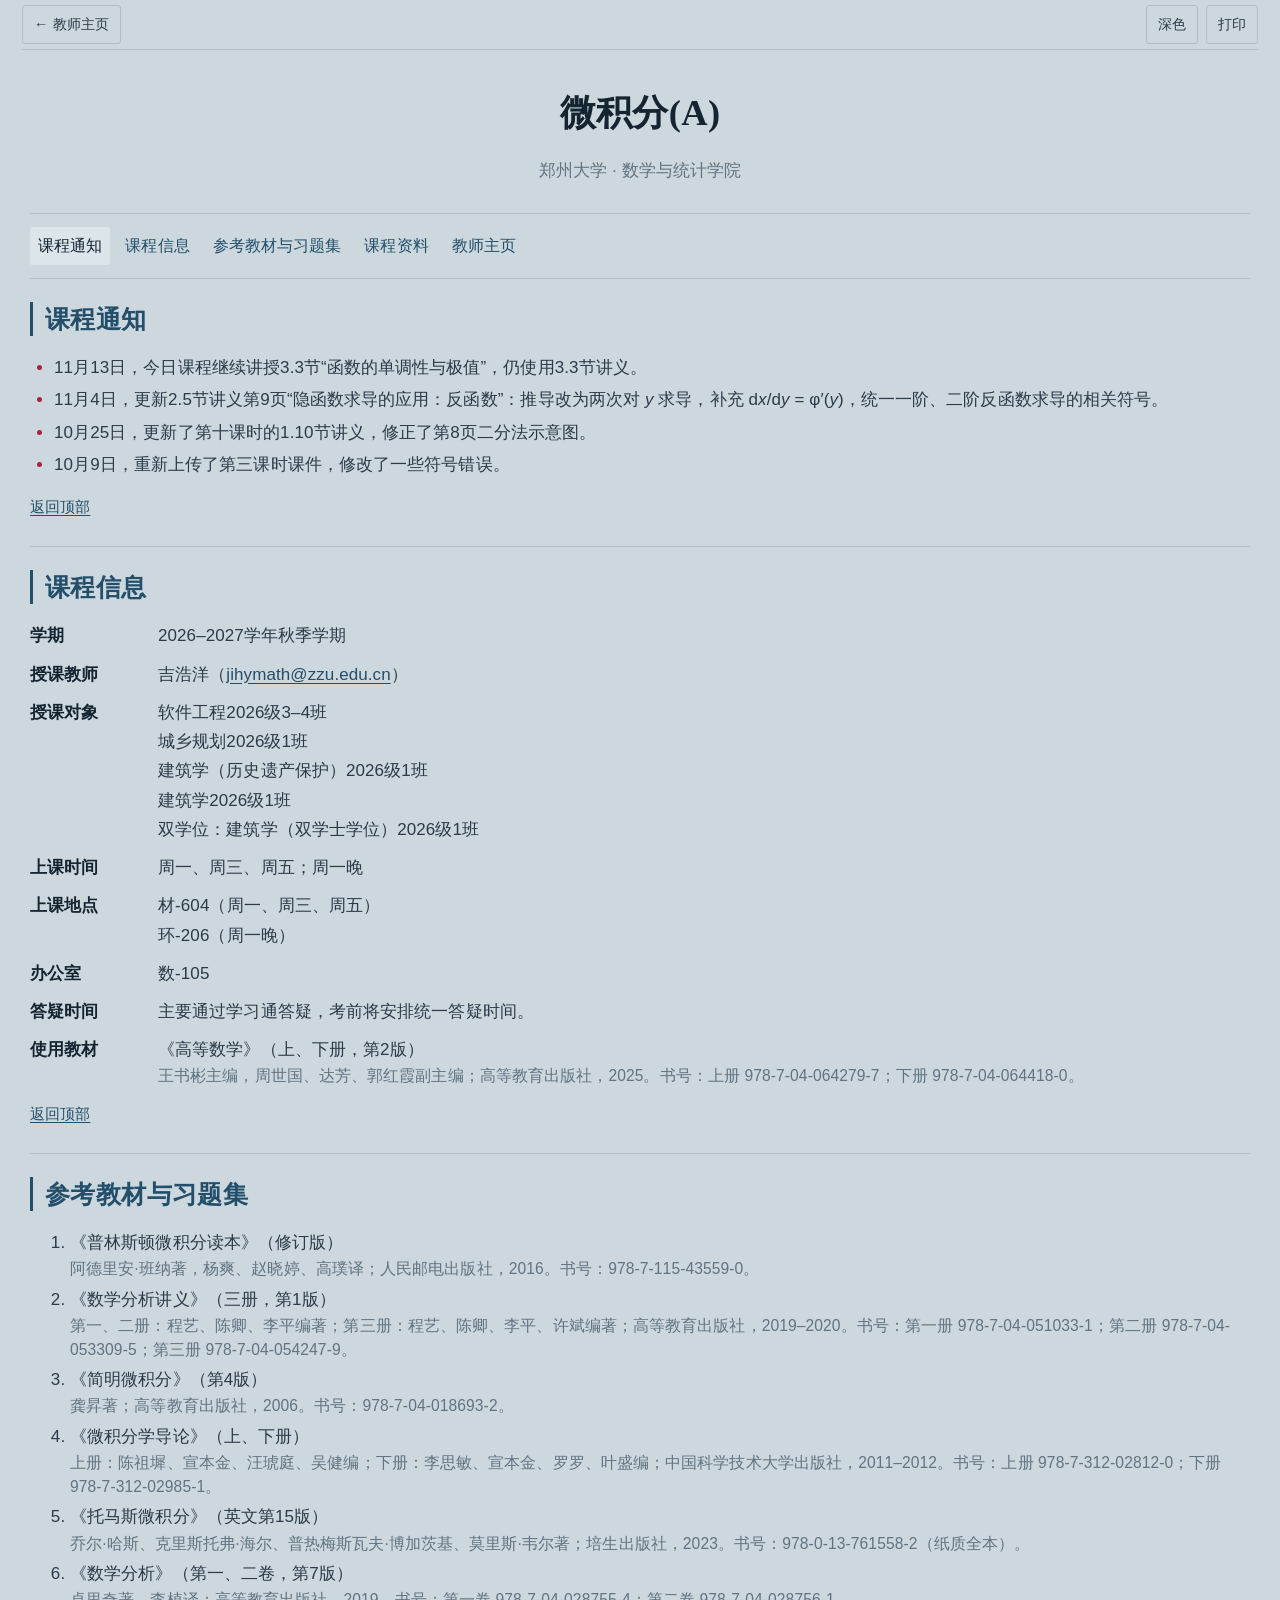
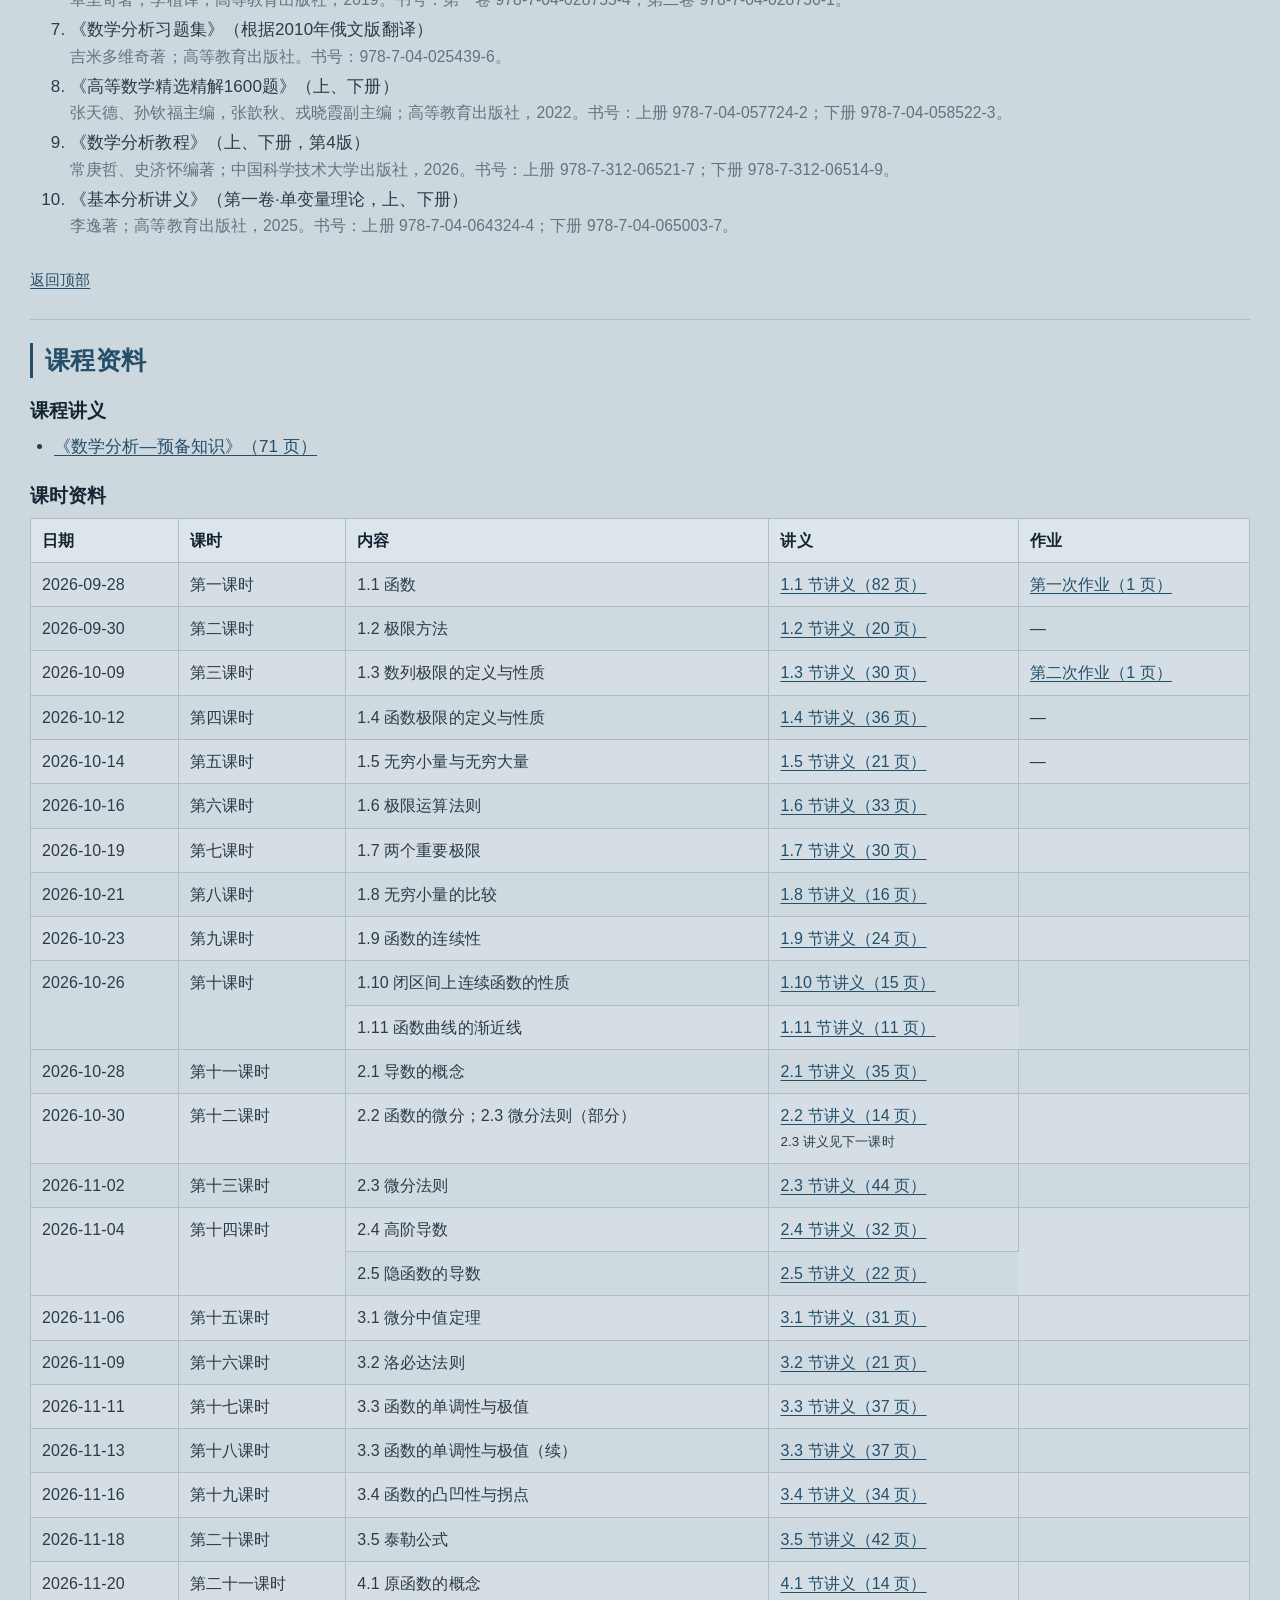
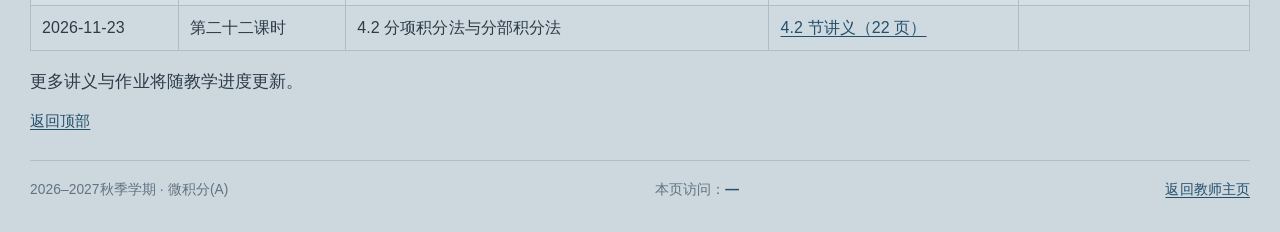
==== commit ece9d61b: "更新11月23日第二十二课时讲义链接" ====
--- a/course-01.html
+++ b/course-01.html
@@ -114,6 +114,7 @@
               <tr><td>2026-11-16</td><td>第十九课时</td><td>3.4 函数的凸凹性与拐点</td><td><a href="files/calculus-a/calculus-a-2026-11-16-lesson-20.pdf?v=20261116-34" target="_blank" rel="noopener noreferrer" title="3.4 函数的凸凹性与拐点讲义">3.4 节讲义（34 页）</a></td><td></td></tr>
               <tr><td>2026-11-18</td><td>第二十课时</td><td>3.5 泰勒公式</td><td><a href="files/calculus-a/calculus-a-2026-11-18-lesson-21.pdf?v=20261118-example3" target="_blank" rel="noopener noreferrer" title="3.5 泰勒公式讲义">3.5 节讲义（42 页）</a></td><td></td></tr>
               <tr><td>2026-11-20</td><td>第二十一课时</td><td>4.1 原函数的概念</td><td><a href="files/calculus-a/calculus-a-2026-11-20-lesson-22.pdf?v=20261120-14" target="_blank" rel="noopener noreferrer" title="4.1 原函数的概念讲义">4.1 节讲义（14 页）</a></td><td></td></tr>
+              <tr><td>2026-11-23</td><td>第二十二课时</td><td>4.2 分项积分法与分部积分法</td><td><a href="files/calculus-a/calculus-a-2026-11-23-lesson-23.pdf?v=20261123-22" target="_blank" rel="noopener noreferrer" title="4.2 分项积分法与分部积分法讲义">4.2 节讲义（22 页）</a></td><td></td></tr>
             </tbody>
           </table>
         </div>
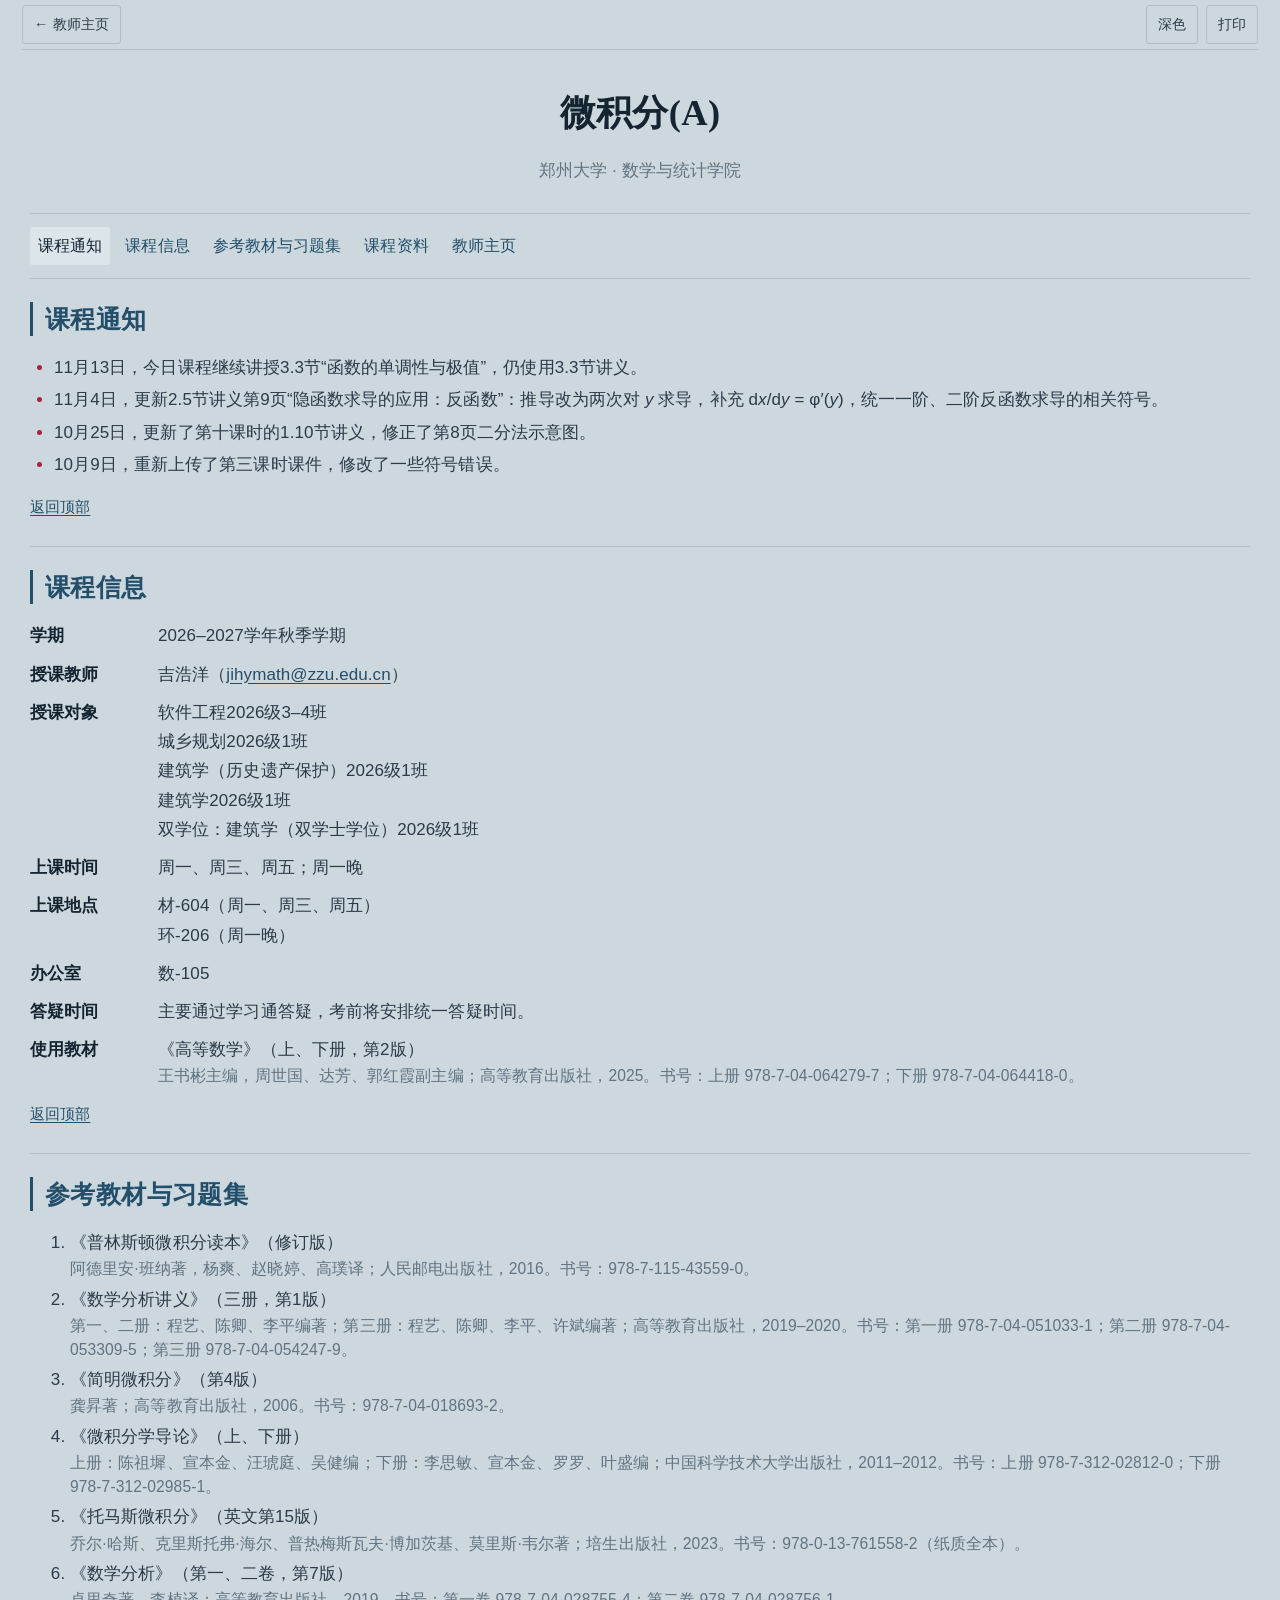
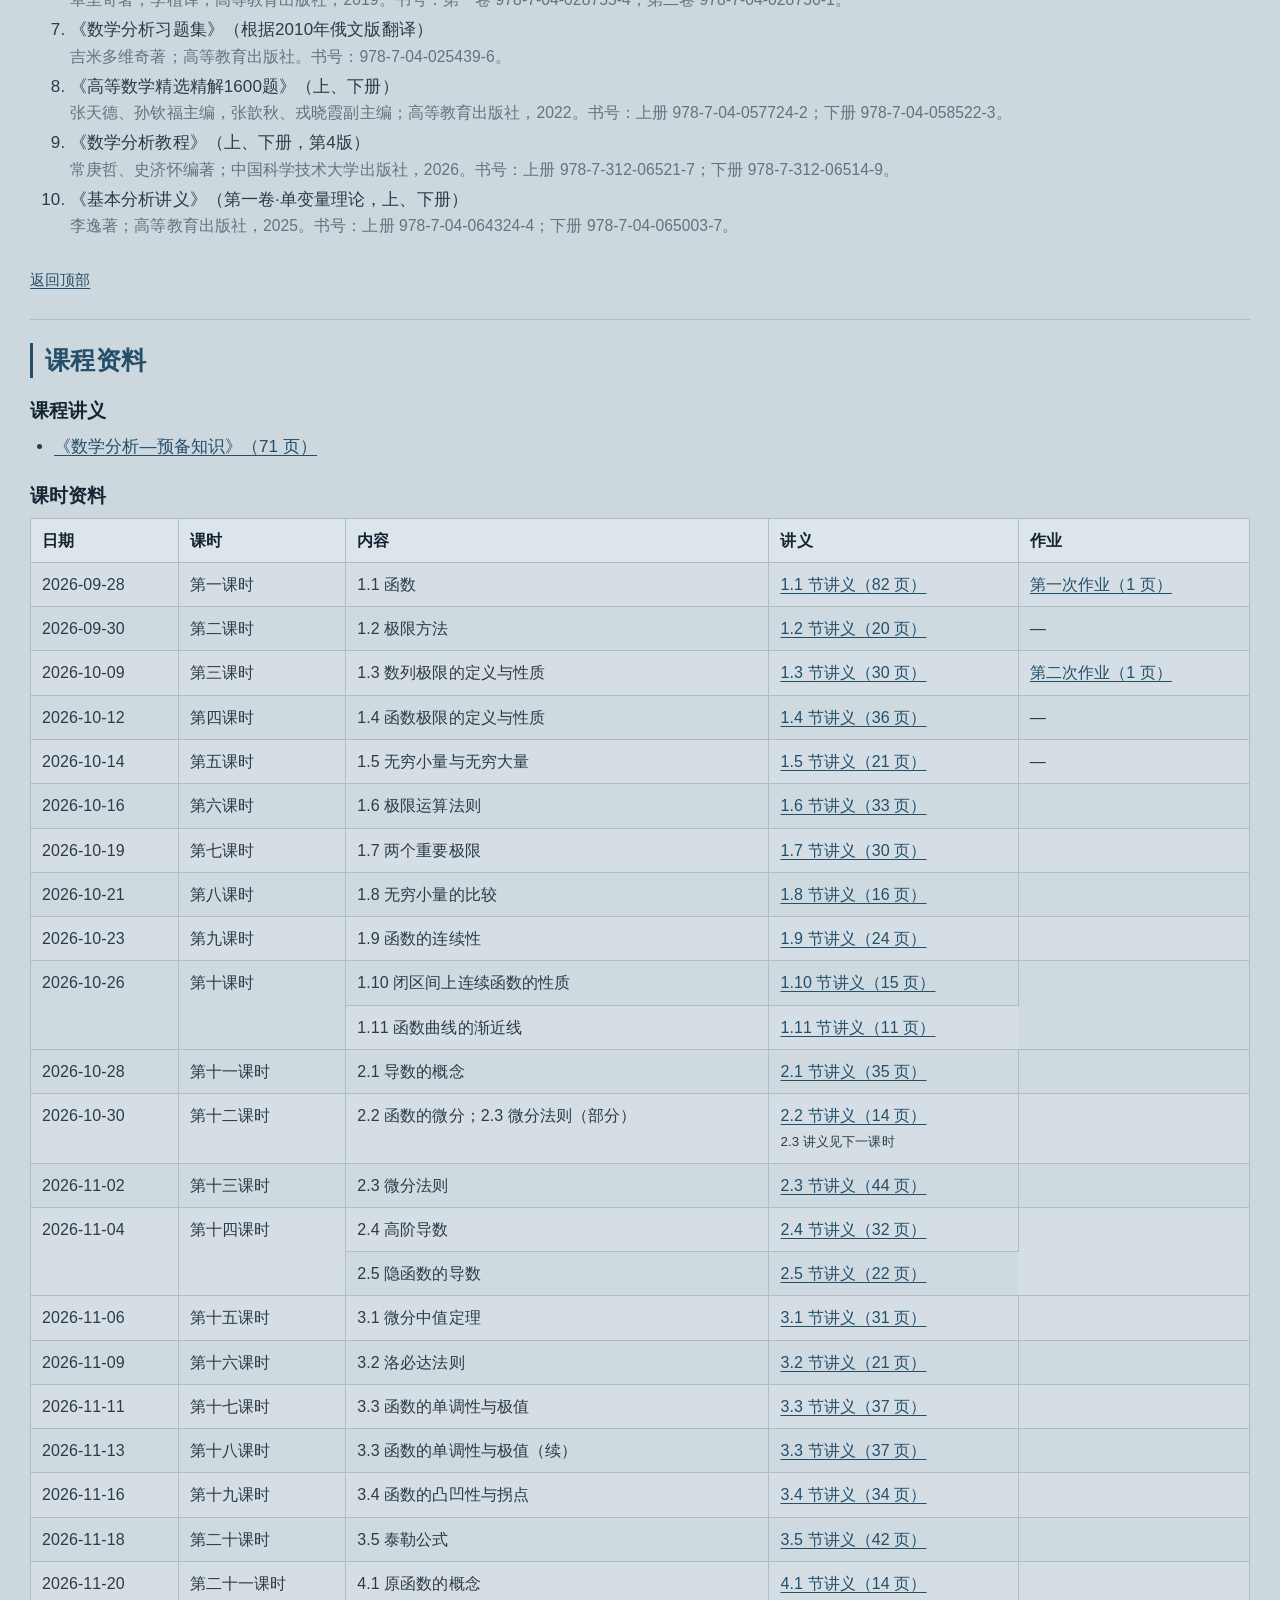
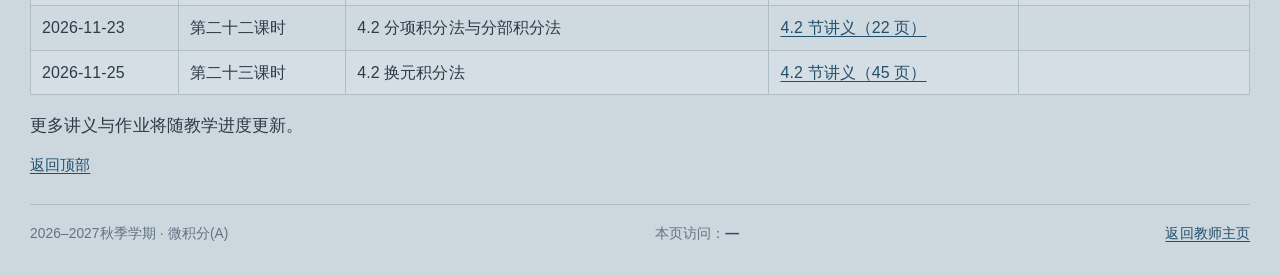
==== commit 6a8f83be: "更新11月25日第二十三课时换元积分法讲义链接" ====
--- a/course-01.html
+++ b/course-01.html
@@ -115,6 +115,7 @@
               <tr><td>2026-11-18</td><td>第二十课时</td><td>3.5 泰勒公式</td><td><a href="files/calculus-a/calculus-a-2026-11-18-lesson-21.pdf?v=20261118-example3" target="_blank" rel="noopener noreferrer" title="3.5 泰勒公式讲义">3.5 节讲义（42 页）</a></td><td></td></tr>
               <tr><td>2026-11-20</td><td>第二十一课时</td><td>4.1 原函数的概念</td><td><a href="files/calculus-a/calculus-a-2026-11-20-lesson-22.pdf?v=20261120-14" target="_blank" rel="noopener noreferrer" title="4.1 原函数的概念讲义">4.1 节讲义（14 页）</a></td><td></td></tr>
               <tr><td>2026-11-23</td><td>第二十二课时</td><td>4.2 分项积分法与分部积分法</td><td><a href="files/calculus-a/calculus-a-2026-11-23-lesson-23.pdf?v=20261123-22" target="_blank" rel="noopener noreferrer" title="4.2 分项积分法与分部积分法讲义">4.2 节讲义（22 页）</a></td><td></td></tr>
+              <tr><td>2026-11-25</td><td>第二十三课时</td><td>4.2 换元积分法</td><td><a href="files/calculus-a/calculus-a-2026-11-25-lesson-24.pdf?v=20261125-45" target="_blank" rel="noopener noreferrer" title="4.2 换元积分法讲义">4.2 节讲义（45 页）</a></td><td></td></tr>
             </tbody>
           </table>
         </div>
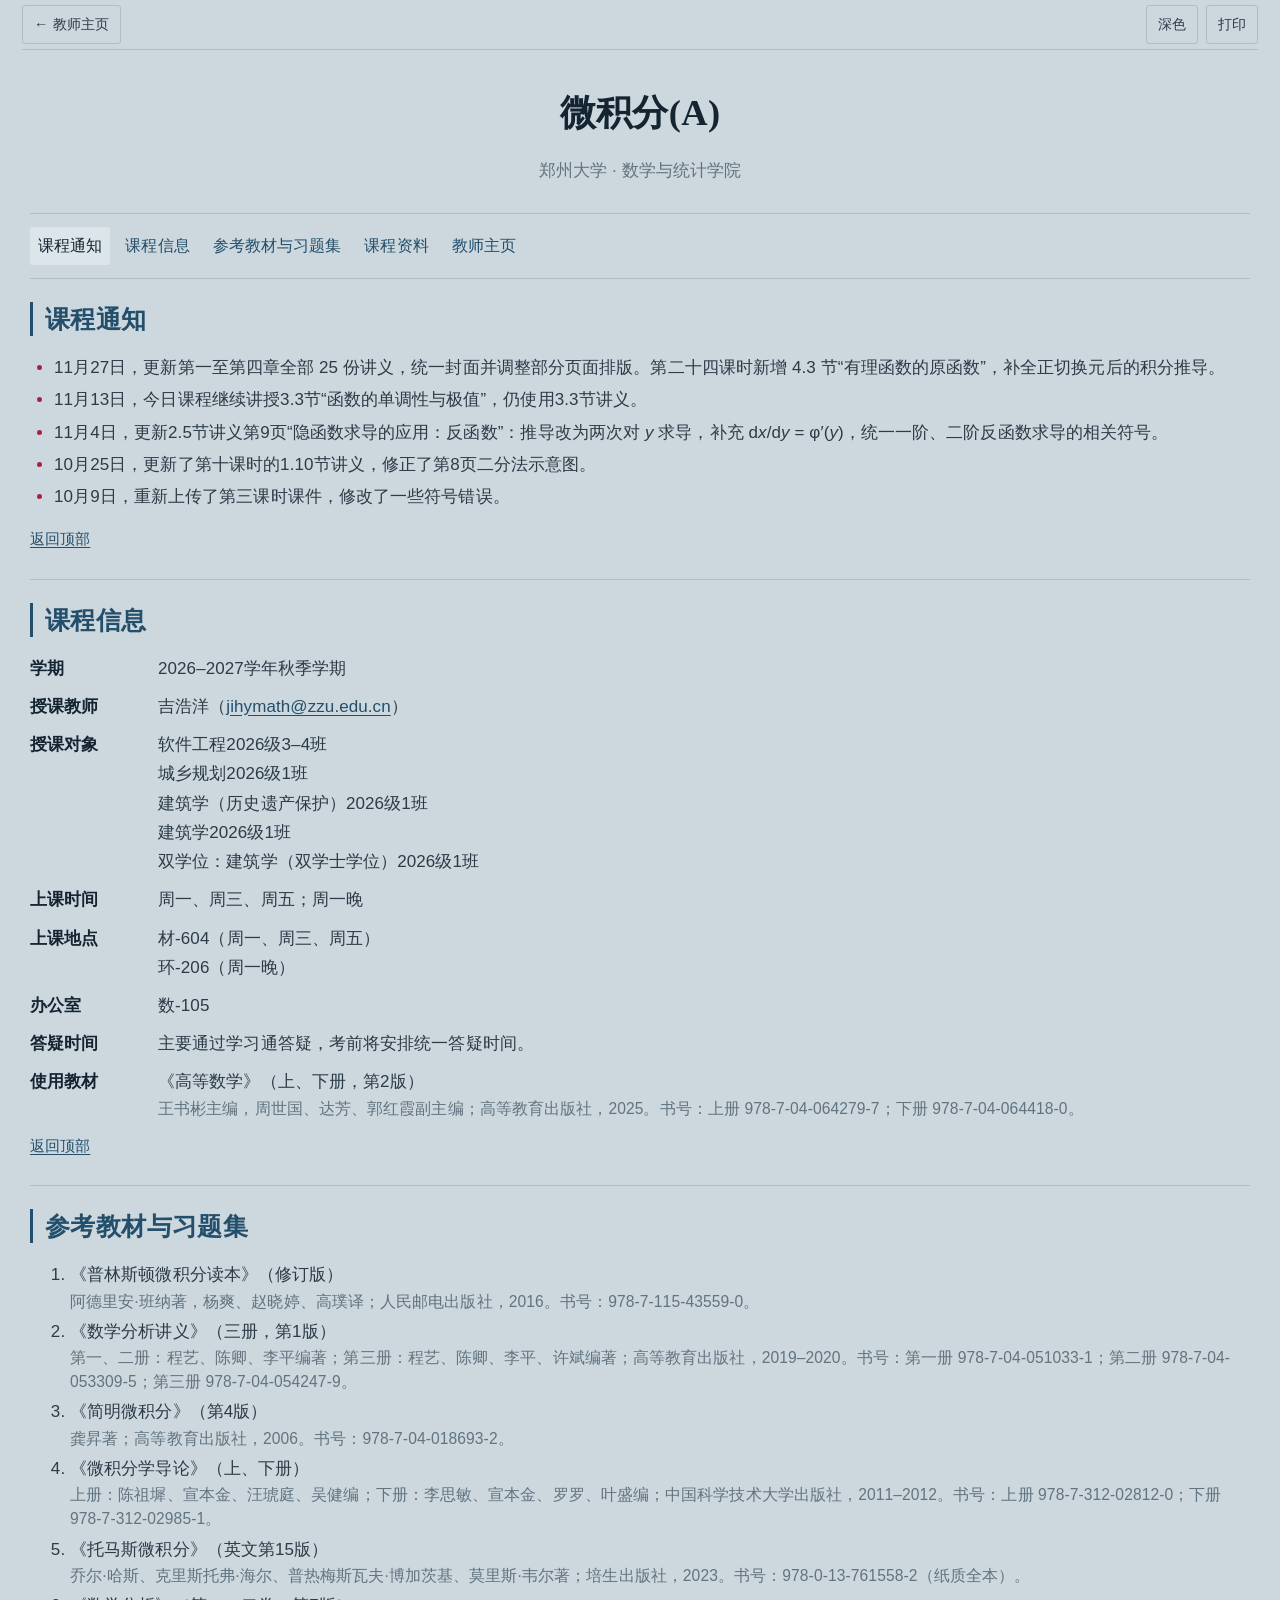
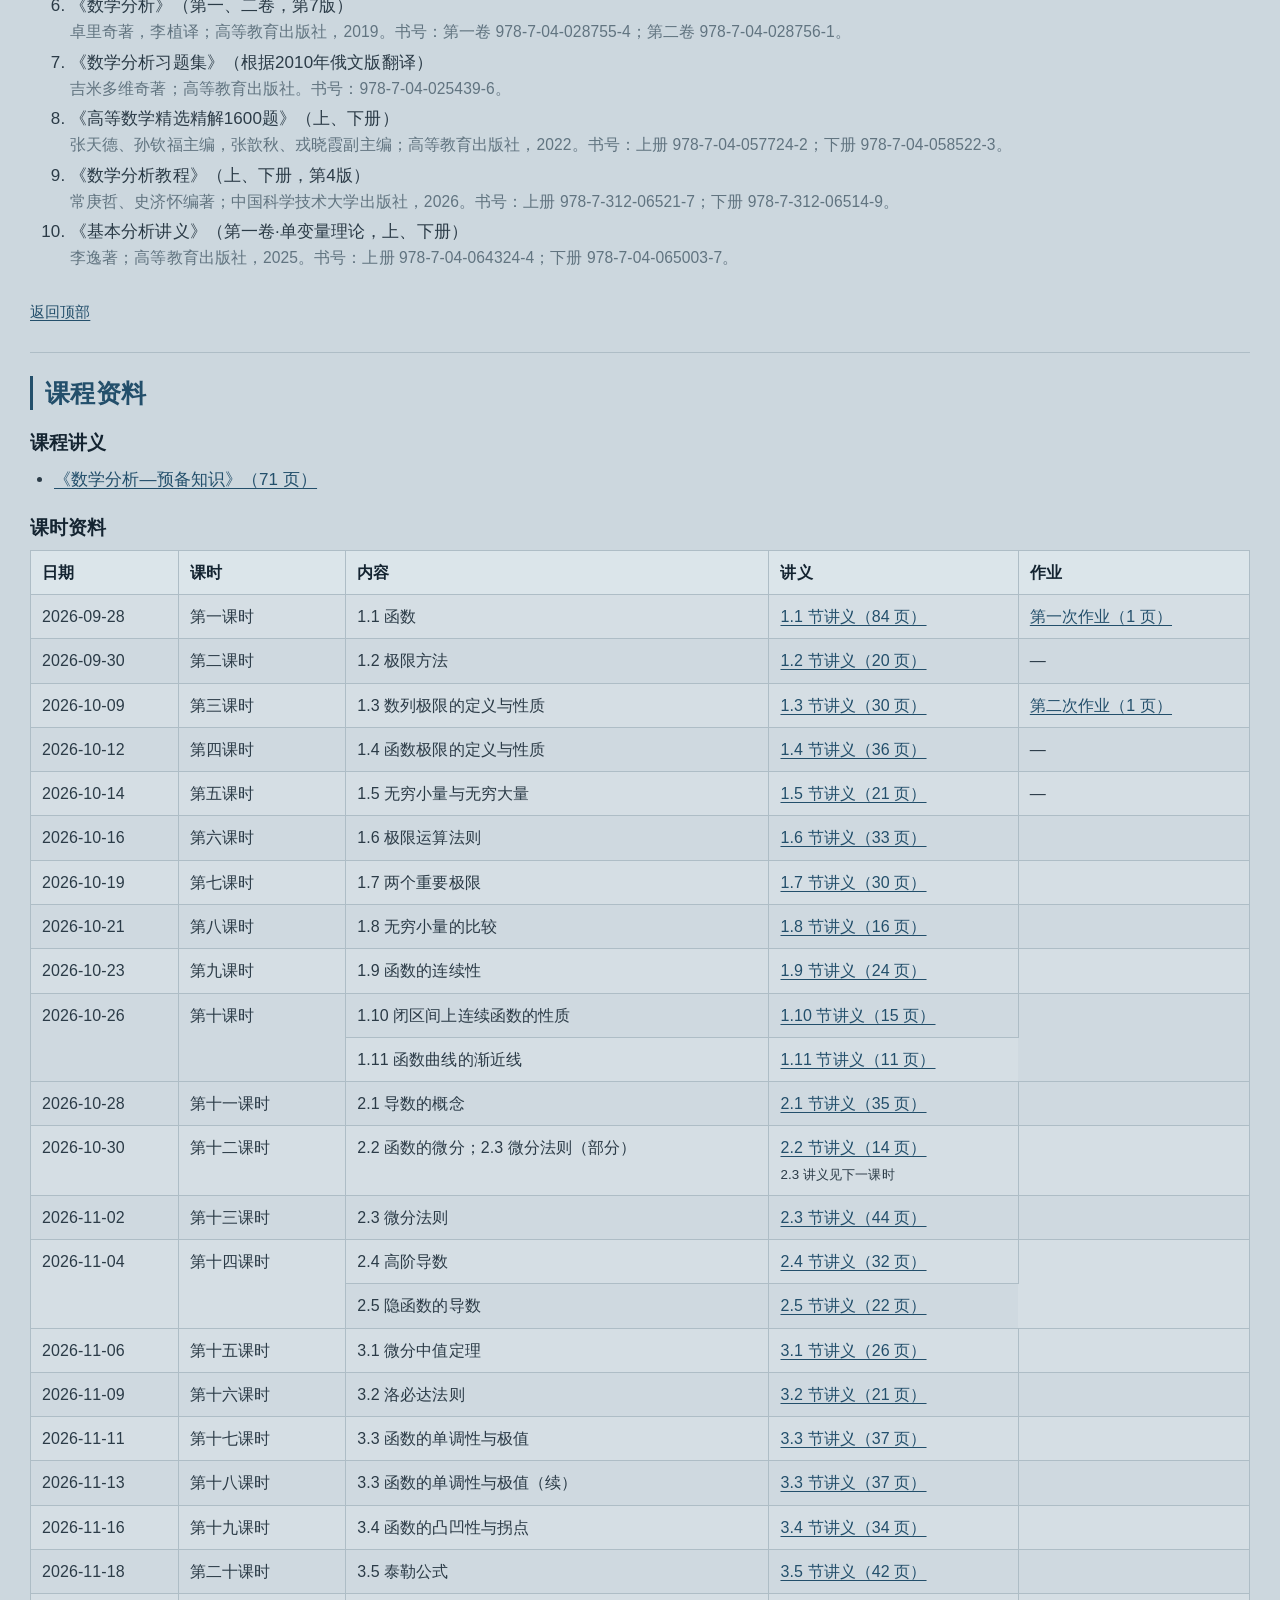
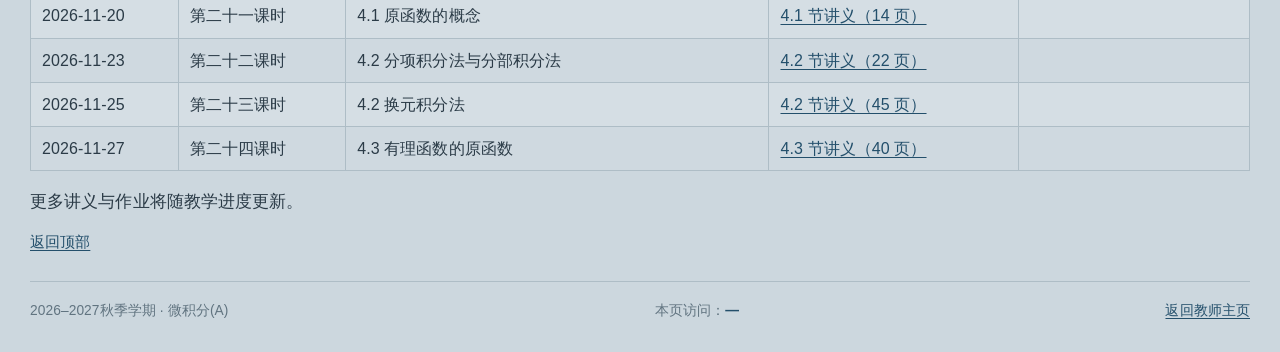
==== commit 44bd461a: "同步讲义页数并新增11月27日第二十四课时" ====
--- a/course-01.html
+++ b/course-01.html
@@ -35,6 +35,7 @@
     <section class="course-section" id="announcements">
       <h2>课程通知</h2>
       <ul class="notice-list">
+        <li>11月27日，更新第一至第四章全部 25 份讲义，统一封面并调整部分页面排版。第二十四课时新增 4.3 节“有理函数的原函数”，补全正切换元后的积分推导。</li>
         <li>11月13日，今日课程继续讲授3.3节“函数的单调性与极值”，仍使用3.3节讲义。</li>
         <li>11月4日，更新2.5节讲义第9页“隐函数求导的应用：反函数”：推导改为两次对 <i>y</i> 求导，补充 d<i>x</i>/d<i>y</i> = φ′(<i>y</i>)，统一一阶、二阶反函数求导的相关符号。</li>
         <li>10月25日，更新了第十课时的1.10节讲义，修正了第8页二分法示意图。</li>
@@ -91,31 +92,32 @@
               <tr><th scope="col">日期</th><th scope="col">课时</th><th scope="col">内容</th><th scope="col">讲义</th><th scope="col">作业</th></tr>
             </thead>
             <tbody>
-              <tr><td>2026-09-28</td><td>第一课时</td><td>1.1 函数</td><td><a href="files/calculus-a/calculus-a-2026-09-28-lesson-01.pdf?v=20260928-82" target="_blank" rel="noopener noreferrer">1.1 节讲义（82 页）</a></td><td><a href="files/calculus-a/calculus-a-2026-09-28-homework-01.pdf" target="_blank" rel="noopener noreferrer">第一次作业（1 页）</a></td></tr>
-              <tr><td>2026-09-30</td><td>第二课时</td><td>1.2 极限方法</td><td><a href="files/calculus-a/calculus-a-2026-09-30-lesson-02.pdf?v=20260930-20" target="_blank" rel="noopener noreferrer">1.2 节讲义（20 页）</a></td><td>—</td></tr>
-              <tr><td>2026-10-09</td><td>第三课时</td><td>1.3 数列极限的定义与性质</td><td><a href="files/calculus-a/calculus-a-2026-10-09-lesson-03.pdf?v=20261011-revised" target="_blank" rel="noopener noreferrer">1.3 节讲义（30 页）</a></td><td><a href="files/calculus-a/calculus-a-2026-10-09-homework-02.pdf" target="_blank" rel="noopener noreferrer">第二次作业（1 页）</a></td></tr>
-              <tr><td>2026-10-12</td><td>第四课时</td><td>1.4 函数极限的定义与性质</td><td><a href="files/calculus-a/calculus-a-2026-10-12-lesson-04.pdf?v=20261012-revised" target="_blank" rel="noopener noreferrer">1.4 节讲义（36 页）</a></td><td>—</td></tr>
-              <tr><td>2026-10-14</td><td>第五课时</td><td>1.5 无穷小量与无穷大量</td><td><a href="files/calculus-a/calculus-a-2026-10-14-lesson-05.pdf?v=5016530" target="_blank" rel="noopener noreferrer">1.5 节讲义（21 页）</a></td><td>—</td></tr>
-              <tr><td>2026-10-16</td><td>第六课时</td><td>1.6 极限运算法则</td><td><a href="files/calculus-a/calculus-a-2026-10-16-lesson-06.pdf?v=20261016-33" target="_blank" rel="noopener noreferrer" title="1.6 极限运算法则讲义">1.6 节讲义（33 页）</a></td><td></td></tr>
-              <tr><td>2026-10-19</td><td>第七课时</td><td>1.7 两个重要极限</td><td><a href="files/calculus-a/calculus-a-2026-10-19-lesson-07.pdf?v=20261021-revised" target="_blank" rel="noopener noreferrer" title="1.7 两个重要极限讲义">1.7 节讲义（30 页）</a></td><td></td></tr>
-              <tr><td>2026-10-21</td><td>第八课时</td><td>1.8 无穷小量的比较</td><td><a href="files/calculus-a/calculus-a-2026-10-21-lesson-08.pdf?v=20261021-16" target="_blank" rel="noopener noreferrer" title="1.8 无穷小量的比较讲义">1.8 节讲义（16 页）</a></td><td></td></tr>
-              <tr><td>2026-10-23</td><td>第九课时</td><td>1.9 函数的连续性</td><td><a href="files/calculus-a/calculus-a-2026-10-23-lesson-09.pdf?v=20261023-24" target="_blank" rel="noopener noreferrer" title="1.9 函数的连续性讲义">1.9 节讲义（24 页）</a></td><td></td></tr>
-              <tr><td rowspan="2">2026-10-26</td><td rowspan="2">第十课时</td><td>1.10 闭区间上连续函数的性质</td><td><a href="files/calculus-a/calculus-a-2026-10-26-lesson-10.pdf?v=20261025-page8-fixed" target="_blank" rel="noopener noreferrer" title="1.10 闭区间上连续函数的性质讲义">1.10 节讲义（15 页）</a></td><td rowspan="2"></td></tr>
-              <tr><td>1.11 函数曲线的渐近线</td><td><a href="files/calculus-a/calculus-a-2026-10-26-lesson-11.pdf?v=20261025-revised" target="_blank" rel="noopener noreferrer" title="1.11 函数曲线的渐近线讲义">1.11 节讲义（11 页）</a></td></tr>
-              <tr><td>2026-10-28</td><td>第十一课时</td><td>2.1 导数的概念</td><td><a href="files/calculus-a/calculus-a-2026-10-28-lesson-12.pdf?v=20261023-24" target="_blank" rel="noopener noreferrer" title="2.1 导数的概念讲义">2.1 节讲义（35 页）</a></td><td></td></tr>
-              <tr><td>2026-10-30</td><td>第十二课时</td><td>2.2 函数的微分；2.3 微分法则（部分）</td><td><a href="files/calculus-a/calculus-a-2026-10-30-lesson-13.pdf?v=20261030-14" target="_blank" rel="noopener noreferrer" title="2.2 函数的微分讲义">2.2 节讲义（14 页）</a><br><small>2.3 讲义见下一课时</small></td><td></td></tr>
-              <tr><td>2026-11-02</td><td>第十三课时</td><td>2.3 微分法则</td><td><a href="files/calculus-a/calculus-a-2026-11-02-lesson-14.pdf?v=20261030-44" target="_blank" rel="noopener noreferrer" title="2.3 微分法则讲义">2.3 节讲义（44 页）</a></td><td></td></tr>
-              <tr><td rowspan="2">2026-11-04</td><td rowspan="2">第十四课时</td><td>2.4 高阶导数</td><td><a href="files/calculus-a/calculus-a-2026-11-04-lesson-15.pdf?v=20261103-32" target="_blank" rel="noopener noreferrer" title="2.4 高阶导数讲义">2.4 节讲义（32 页）</a></td><td rowspan="2"></td></tr>
-              <tr><td>2.5 隐函数的导数</td><td><a href="files/calculus-a/calculus-a-2026-11-04-lesson-16.pdf?v=20261104-inverse-y-22" target="_blank" rel="noopener noreferrer" title="2.5 隐函数的导数讲义">2.5 节讲义（22 页）</a></td></tr>
-              <tr><td>2026-11-06</td><td>第十五课时</td><td>3.1 微分中值定理</td><td><a href="files/calculus-a/calculus-a-2026-11-06-lesson-17.pdf?v=20261106-31" target="_blank" rel="noopener noreferrer" title="3.1 微分中值定理讲义">3.1 节讲义（31 页）</a></td><td></td></tr>
-              <tr><td>2026-11-09</td><td>第十六课时</td><td>3.2 洛必达法则</td><td><a href="files/calculus-a/calculus-a-2026-11-09-lesson-18.pdf?v=20261109-21" target="_blank" rel="noopener noreferrer" title="3.2 洛必达法则讲义">3.2 节讲义（21 页）</a></td><td></td></tr>
-              <tr><td>2026-11-11</td><td>第十七课时</td><td>3.3 函数的单调性与极值</td><td><a href="files/calculus-a/calculus-a-2026-11-11-lesson-19.pdf?v=20261111-37" target="_blank" rel="noopener noreferrer" title="3.3 函数的单调性与极值讲义">3.3 节讲义（37 页）</a></td><td></td></tr>
-              <tr><td>2026-11-13</td><td>第十八课时</td><td>3.3 函数的单调性与极值（续）</td><td><a href="files/calculus-a/calculus-a-2026-11-11-lesson-19.pdf?v=20261111-37" target="_blank" rel="noopener noreferrer" title="3.3 函数的单调性与极值讲义">3.3 节讲义（37 页）</a></td><td></td></tr>
-              <tr><td>2026-11-16</td><td>第十九课时</td><td>3.4 函数的凸凹性与拐点</td><td><a href="files/calculus-a/calculus-a-2026-11-16-lesson-20.pdf?v=20261116-34" target="_blank" rel="noopener noreferrer" title="3.4 函数的凸凹性与拐点讲义">3.4 节讲义（34 页）</a></td><td></td></tr>
-              <tr><td>2026-11-18</td><td>第二十课时</td><td>3.5 泰勒公式</td><td><a href="files/calculus-a/calculus-a-2026-11-18-lesson-21.pdf?v=20261118-example3" target="_blank" rel="noopener noreferrer" title="3.5 泰勒公式讲义">3.5 节讲义（42 页）</a></td><td></td></tr>
-              <tr><td>2026-11-20</td><td>第二十一课时</td><td>4.1 原函数的概念</td><td><a href="files/calculus-a/calculus-a-2026-11-20-lesson-22.pdf?v=20261120-14" target="_blank" rel="noopener noreferrer" title="4.1 原函数的概念讲义">4.1 节讲义（14 页）</a></td><td></td></tr>
-              <tr><td>2026-11-23</td><td>第二十二课时</td><td>4.2 分项积分法与分部积分法</td><td><a href="files/calculus-a/calculus-a-2026-11-23-lesson-23.pdf?v=20261123-22" target="_blank" rel="noopener noreferrer" title="4.2 分项积分法与分部积分法讲义">4.2 节讲义（22 页）</a></td><td></td></tr>
-              <tr><td>2026-11-25</td><td>第二十三课时</td><td>4.2 换元积分法</td><td><a href="files/calculus-a/calculus-a-2026-11-25-lesson-24.pdf?v=20261125-45" target="_blank" rel="noopener noreferrer" title="4.2 换元积分法讲义">4.2 节讲义（45 页）</a></td><td></td></tr>
+              <tr><td>2026-09-28</td><td>第一课时</td><td>1.1 函数</td><td><a href="files/calculus-a/calculus-a-2026-09-28-lesson-01.pdf?v=b2760eadb9" target="_blank" rel="noopener noreferrer">1.1 节讲义（84 页）</a></td><td><a href="files/calculus-a/calculus-a-2026-09-28-homework-01.pdf" target="_blank" rel="noopener noreferrer">第一次作业（1 页）</a></td></tr>
+              <tr><td>2026-09-30</td><td>第二课时</td><td>1.2 极限方法</td><td><a href="files/calculus-a/calculus-a-2026-09-30-lesson-02.pdf?v=17654808fa" target="_blank" rel="noopener noreferrer">1.2 节讲义（20 页）</a></td><td>—</td></tr>
+              <tr><td>2026-10-09</td><td>第三课时</td><td>1.3 数列极限的定义与性质</td><td><a href="files/calculus-a/calculus-a-2026-10-09-lesson-03.pdf?v=e9d8bdca98" target="_blank" rel="noopener noreferrer">1.3 节讲义（30 页）</a></td><td><a href="files/calculus-a/calculus-a-2026-10-09-homework-02.pdf" target="_blank" rel="noopener noreferrer">第二次作业（1 页）</a></td></tr>
+              <tr><td>2026-10-12</td><td>第四课时</td><td>1.4 函数极限的定义与性质</td><td><a href="files/calculus-a/calculus-a-2026-10-12-lesson-04.pdf?v=5f022120f8" target="_blank" rel="noopener noreferrer">1.4 节讲义（36 页）</a></td><td>—</td></tr>
+              <tr><td>2026-10-14</td><td>第五课时</td><td>1.5 无穷小量与无穷大量</td><td><a href="files/calculus-a/calculus-a-2026-10-14-lesson-05.pdf?v=4780282558" target="_blank" rel="noopener noreferrer">1.5 节讲义（21 页）</a></td><td>—</td></tr>
+              <tr><td>2026-10-16</td><td>第六课时</td><td>1.6 极限运算法则</td><td><a href="files/calculus-a/calculus-a-2026-10-16-lesson-06.pdf?v=ae6c0966d9" target="_blank" rel="noopener noreferrer" title="1.6 极限运算法则讲义">1.6 节讲义（33 页）</a></td><td></td></tr>
+              <tr><td>2026-10-19</td><td>第七课时</td><td>1.7 两个重要极限</td><td><a href="files/calculus-a/calculus-a-2026-10-19-lesson-07.pdf?v=fd50062627" target="_blank" rel="noopener noreferrer" title="1.7 两个重要极限讲义">1.7 节讲义（30 页）</a></td><td></td></tr>
+              <tr><td>2026-10-21</td><td>第八课时</td><td>1.8 无穷小量的比较</td><td><a href="files/calculus-a/calculus-a-2026-10-21-lesson-08.pdf?v=d28ce487f0" target="_blank" rel="noopener noreferrer" title="1.8 无穷小量的比较讲义">1.8 节讲义（16 页）</a></td><td></td></tr>
+              <tr><td>2026-10-23</td><td>第九课时</td><td>1.9 函数的连续性</td><td><a href="files/calculus-a/calculus-a-2026-10-23-lesson-09.pdf?v=6b5af92364" target="_blank" rel="noopener noreferrer" title="1.9 函数的连续性讲义">1.9 节讲义（24 页）</a></td><td></td></tr>
+              <tr><td rowspan="2">2026-10-26</td><td rowspan="2">第十课时</td><td>1.10 闭区间上连续函数的性质</td><td><a href="files/calculus-a/calculus-a-2026-10-26-lesson-10.pdf?v=8dd647e5b6" target="_blank" rel="noopener noreferrer" title="1.10 闭区间上连续函数的性质讲义">1.10 节讲义（15 页）</a></td><td rowspan="2"></td></tr>
+              <tr><td>1.11 函数曲线的渐近线</td><td><a href="files/calculus-a/calculus-a-2026-10-26-lesson-11.pdf?v=ae0bd42282" target="_blank" rel="noopener noreferrer" title="1.11 函数曲线的渐近线讲义">1.11 节讲义（11 页）</a></td></tr>
+              <tr><td>2026-10-28</td><td>第十一课时</td><td>2.1 导数的概念</td><td><a href="files/calculus-a/calculus-a-2026-10-28-lesson-12.pdf?v=8ea674df95" target="_blank" rel="noopener noreferrer" title="2.1 导数的概念讲义">2.1 节讲义（35 页）</a></td><td></td></tr>
+              <tr><td>2026-10-30</td><td>第十二课时</td><td>2.2 函数的微分；2.3 微分法则（部分）</td><td><a href="files/calculus-a/calculus-a-2026-10-30-lesson-13.pdf?v=d9ef32fb99" target="_blank" rel="noopener noreferrer" title="2.2 函数的微分讲义">2.2 节讲义（14 页）</a><br><small>2.3 讲义见下一课时</small></td><td></td></tr>
+              <tr><td>2026-11-02</td><td>第十三课时</td><td>2.3 微分法则</td><td><a href="files/calculus-a/calculus-a-2026-11-02-lesson-14.pdf?v=5f73192307" target="_blank" rel="noopener noreferrer" title="2.3 微分法则讲义">2.3 节讲义（44 页）</a></td><td></td></tr>
+              <tr><td rowspan="2">2026-11-04</td><td rowspan="2">第十四课时</td><td>2.4 高阶导数</td><td><a href="files/calculus-a/calculus-a-2026-11-04-lesson-15.pdf?v=787f307d43" target="_blank" rel="noopener noreferrer" title="2.4 高阶导数讲义">2.4 节讲义（32 页）</a></td><td rowspan="2"></td></tr>
+              <tr><td>2.5 隐函数的导数</td><td><a href="files/calculus-a/calculus-a-2026-11-04-lesson-16.pdf?v=ad9c56bab0" target="_blank" rel="noopener noreferrer" title="2.5 隐函数的导数讲义">2.5 节讲义（22 页）</a></td></tr>
+              <tr><td>2026-11-06</td><td>第十五课时</td><td>3.1 微分中值定理</td><td><a href="files/calculus-a/calculus-a-2026-11-06-lesson-17.pdf?v=54f2b7ca37" target="_blank" rel="noopener noreferrer" title="3.1 微分中值定理讲义">3.1 节讲义（26 页）</a></td><td></td></tr>
+              <tr><td>2026-11-09</td><td>第十六课时</td><td>3.2 洛必达法则</td><td><a href="files/calculus-a/calculus-a-2026-11-09-lesson-18.pdf?v=bbad94301c" target="_blank" rel="noopener noreferrer" title="3.2 洛必达法则讲义">3.2 节讲义（21 页）</a></td><td></td></tr>
+              <tr><td>2026-11-11</td><td>第十七课时</td><td>3.3 函数的单调性与极值</td><td><a href="files/calculus-a/calculus-a-2026-11-11-lesson-19.pdf?v=c91fa9bf8d" target="_blank" rel="noopener noreferrer" title="3.3 函数的单调性与极值讲义">3.3 节讲义（37 页）</a></td><td></td></tr>
+              <tr><td>2026-11-13</td><td>第十八课时</td><td>3.3 函数的单调性与极值（续）</td><td><a href="files/calculus-a/calculus-a-2026-11-11-lesson-19.pdf?v=c91fa9bf8d" target="_blank" rel="noopener noreferrer" title="3.3 函数的单调性与极值讲义">3.3 节讲义（37 页）</a></td><td></td></tr>
+              <tr><td>2026-11-16</td><td>第十九课时</td><td>3.4 函数的凸凹性与拐点</td><td><a href="files/calculus-a/calculus-a-2026-11-16-lesson-20.pdf?v=3dcfb23aa7" target="_blank" rel="noopener noreferrer" title="3.4 函数的凸凹性与拐点讲义">3.4 节讲义（34 页）</a></td><td></td></tr>
+              <tr><td>2026-11-18</td><td>第二十课时</td><td>3.5 泰勒公式</td><td><a href="files/calculus-a/calculus-a-2026-11-18-lesson-21.pdf?v=ec488982a2" target="_blank" rel="noopener noreferrer" title="3.5 泰勒公式讲义">3.5 节讲义（42 页）</a></td><td></td></tr>
+              <tr><td>2026-11-20</td><td>第二十一课时</td><td>4.1 原函数的概念</td><td><a href="files/calculus-a/calculus-a-2026-11-20-lesson-22.pdf?v=ae20b14b30" target="_blank" rel="noopener noreferrer" title="4.1 原函数的概念讲义">4.1 节讲义（14 页）</a></td><td></td></tr>
+              <tr><td>2026-11-23</td><td>第二十二课时</td><td>4.2 分项积分法与分部积分法</td><td><a href="files/calculus-a/calculus-a-2026-11-23-lesson-23.pdf?v=110feaa4bb" target="_blank" rel="noopener noreferrer" title="4.2 分项积分法与分部积分法讲义">4.2 节讲义（22 页）</a></td><td></td></tr>
+              <tr><td>2026-11-25</td><td>第二十三课时</td><td>4.2 换元积分法</td><td><a href="files/calculus-a/calculus-a-2026-11-25-lesson-24.pdf?v=8bbad501a7" target="_blank" rel="noopener noreferrer" title="4.2 换元积分法讲义">4.2 节讲义（45 页）</a></td><td></td></tr>
+              <tr><td>2026-11-27</td><td>第二十四课时</td><td>4.3 有理函数的原函数</td><td><a href="files/calculus-a/calculus-a-2026-11-27-lesson-25.pdf?v=6c19579bf7" target="_blank" rel="noopener noreferrer" title="4.3 有理函数的原函数讲义">4.3 节讲义（40 页）</a></td><td></td></tr>
             </tbody>
           </table>
         </div>
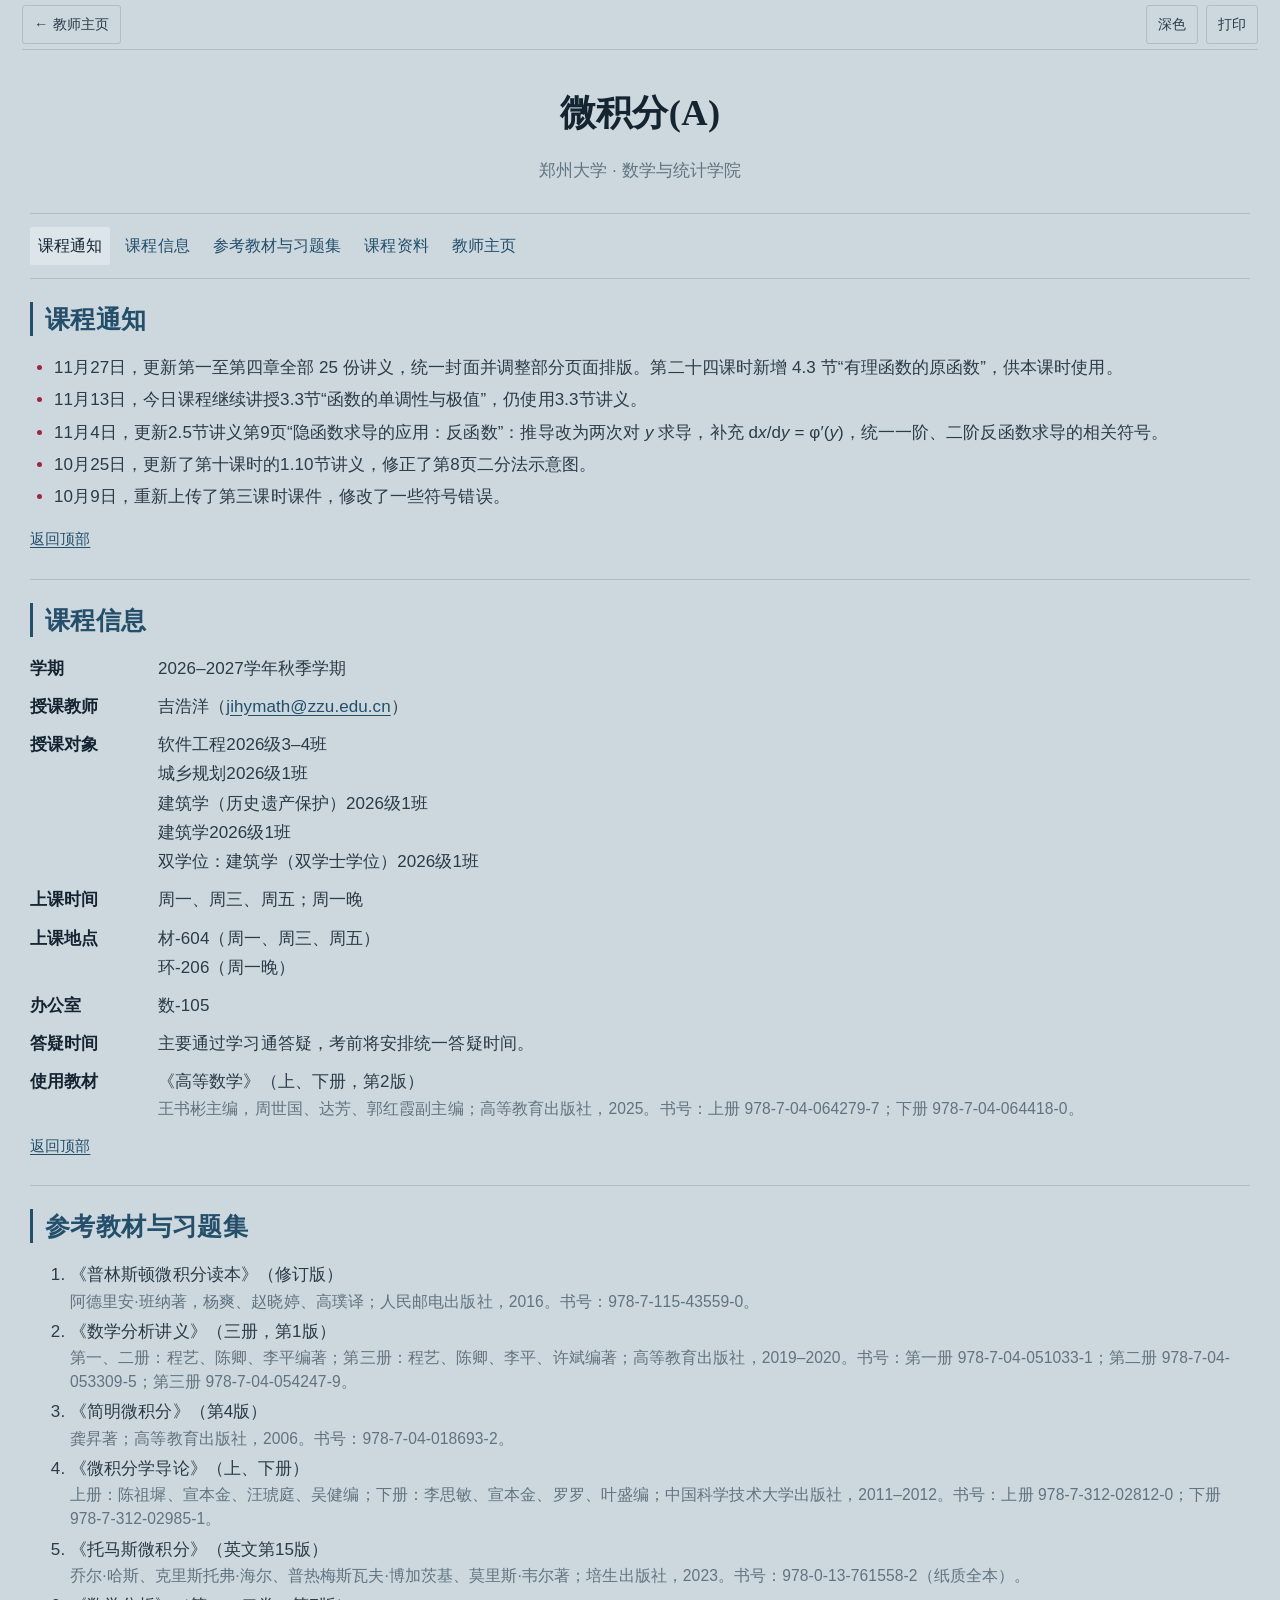
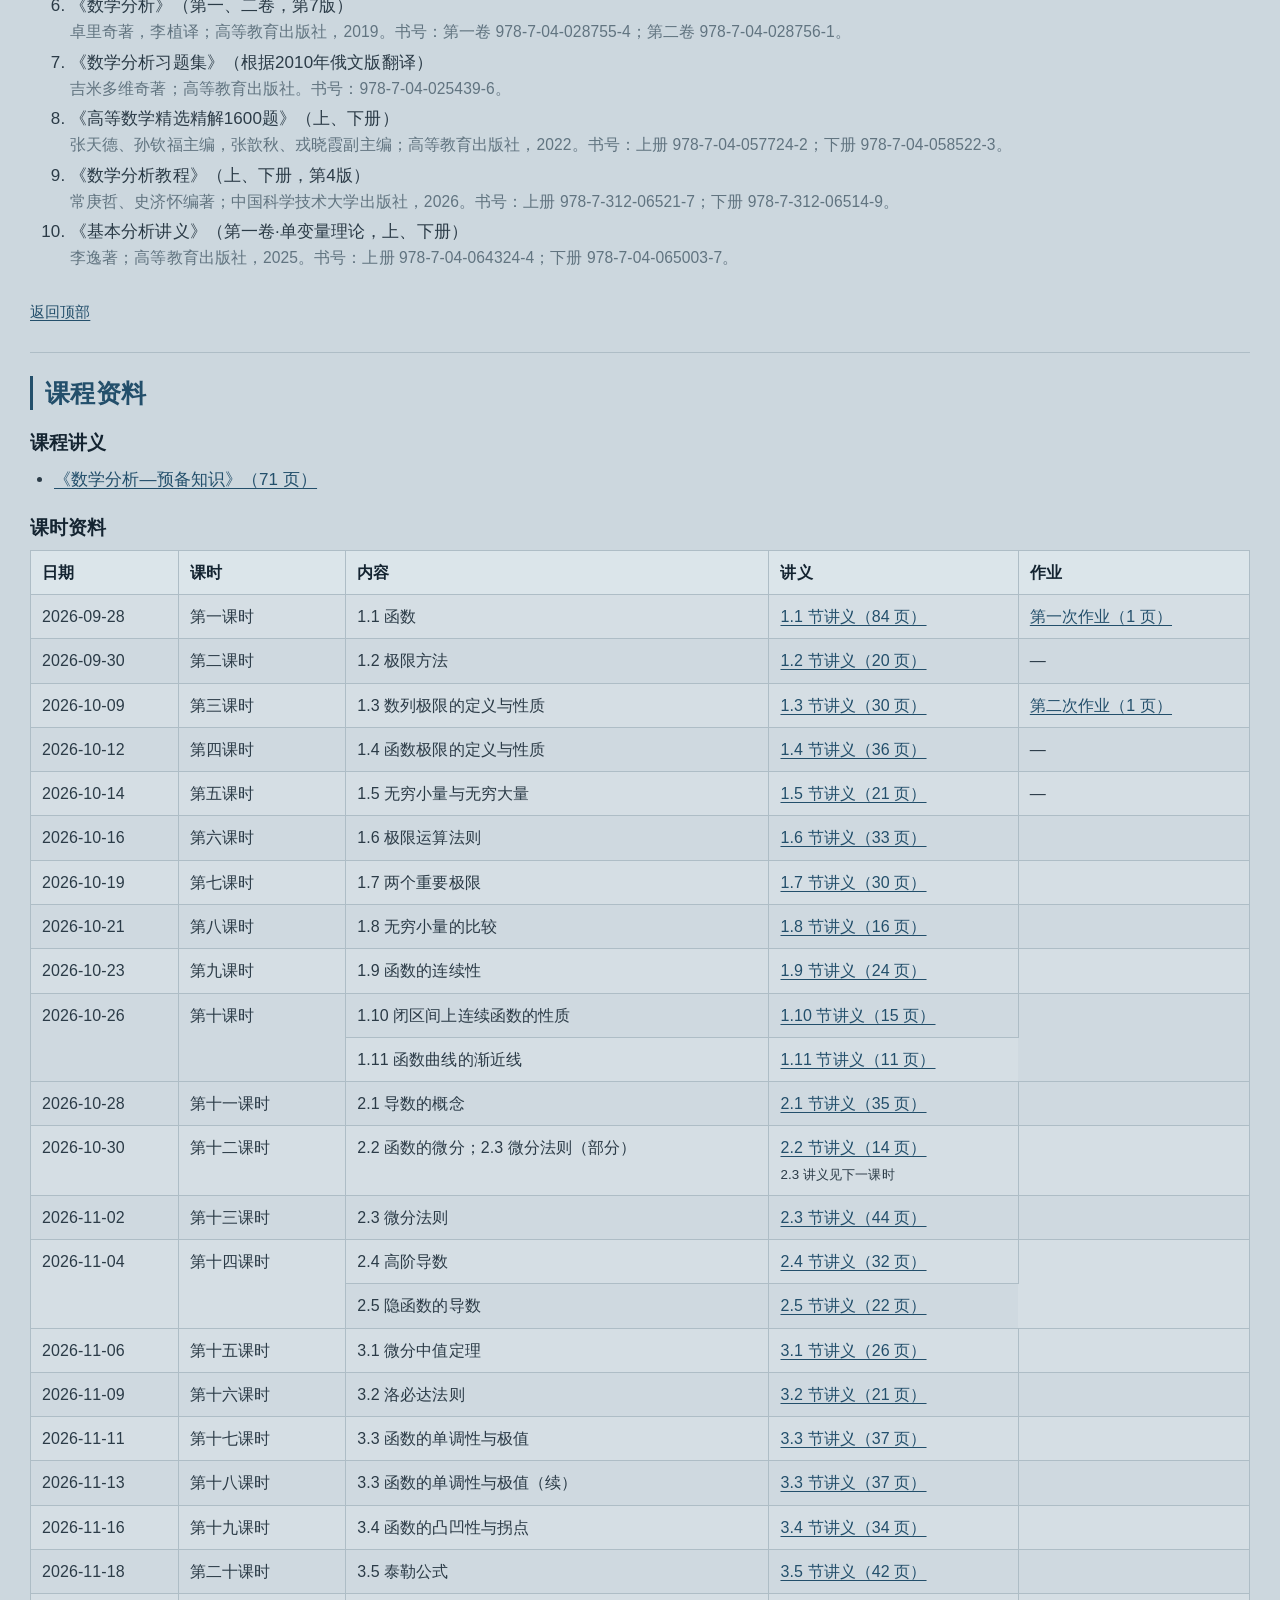
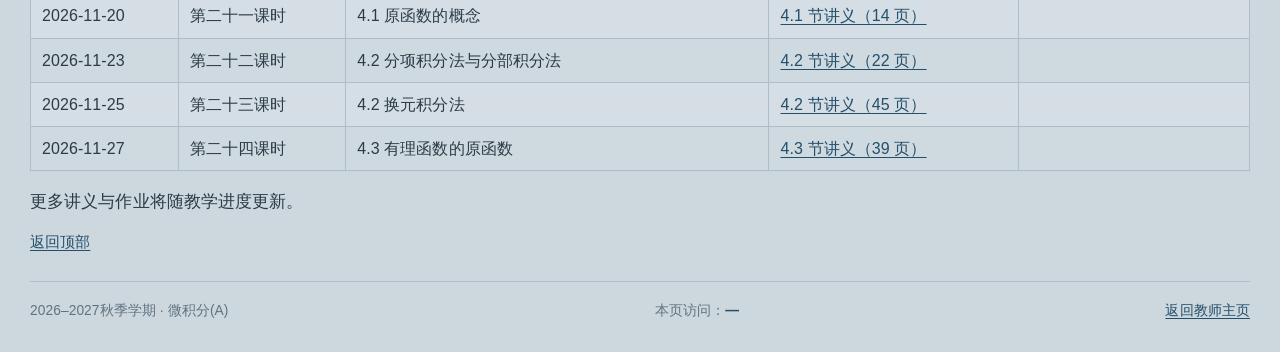
==== commit 788663bc: "同步4.3讲义页数和课程通知" ====
--- a/course-01.html
+++ b/course-01.html
@@ -35,7 +35,7 @@
     <section class="course-section" id="announcements">
       <h2>课程通知</h2>
       <ul class="notice-list">
-        <li>11月27日，更新第一至第四章全部 25 份讲义，统一封面并调整部分页面排版。第二十四课时新增 4.3 节“有理函数的原函数”，补全正切换元后的积分推导。</li>
+        <li>11月27日，更新第一至第四章全部 25 份讲义，统一封面并调整部分页面排版。第二十四课时新增 4.3 节“有理函数的原函数”，供本课时使用。</li>
         <li>11月13日，今日课程继续讲授3.3节“函数的单调性与极值”，仍使用3.3节讲义。</li>
         <li>11月4日，更新2.5节讲义第9页“隐函数求导的应用：反函数”：推导改为两次对 <i>y</i> 求导，补充 d<i>x</i>/d<i>y</i> = φ′(<i>y</i>)，统一一阶、二阶反函数求导的相关符号。</li>
         <li>10月25日，更新了第十课时的1.10节讲义，修正了第8页二分法示意图。</li>
@@ -117,7 +117,7 @@
               <tr><td>2026-11-20</td><td>第二十一课时</td><td>4.1 原函数的概念</td><td><a href="files/calculus-a/calculus-a-2026-11-20-lesson-22.pdf?v=ae20b14b30" target="_blank" rel="noopener noreferrer" title="4.1 原函数的概念讲义">4.1 节讲义（14 页）</a></td><td></td></tr>
               <tr><td>2026-11-23</td><td>第二十二课时</td><td>4.2 分项积分法与分部积分法</td><td><a href="files/calculus-a/calculus-a-2026-11-23-lesson-23.pdf?v=110feaa4bb" target="_blank" rel="noopener noreferrer" title="4.2 分项积分法与分部积分法讲义">4.2 节讲义（22 页）</a></td><td></td></tr>
               <tr><td>2026-11-25</td><td>第二十三课时</td><td>4.2 换元积分法</td><td><a href="files/calculus-a/calculus-a-2026-11-25-lesson-24.pdf?v=8bbad501a7" target="_blank" rel="noopener noreferrer" title="4.2 换元积分法讲义">4.2 节讲义（45 页）</a></td><td></td></tr>
-              <tr><td>2026-11-27</td><td>第二十四课时</td><td>4.3 有理函数的原函数</td><td><a href="files/calculus-a/calculus-a-2026-11-27-lesson-25.pdf?v=6c19579bf7" target="_blank" rel="noopener noreferrer" title="4.3 有理函数的原函数讲义">4.3 节讲义（40 页）</a></td><td></td></tr>
+              <tr><td>2026-11-27</td><td>第二十四课时</td><td>4.3 有理函数的原函数</td><td><a href="files/calculus-a/calculus-a-2026-11-27-lesson-25.pdf?v=d7f8c57ade" target="_blank" rel="noopener noreferrer" title="4.3 有理函数的原函数讲义">4.3 节讲义（39 页）</a></td><td></td></tr>
             </tbody>
           </table>
         </div>
